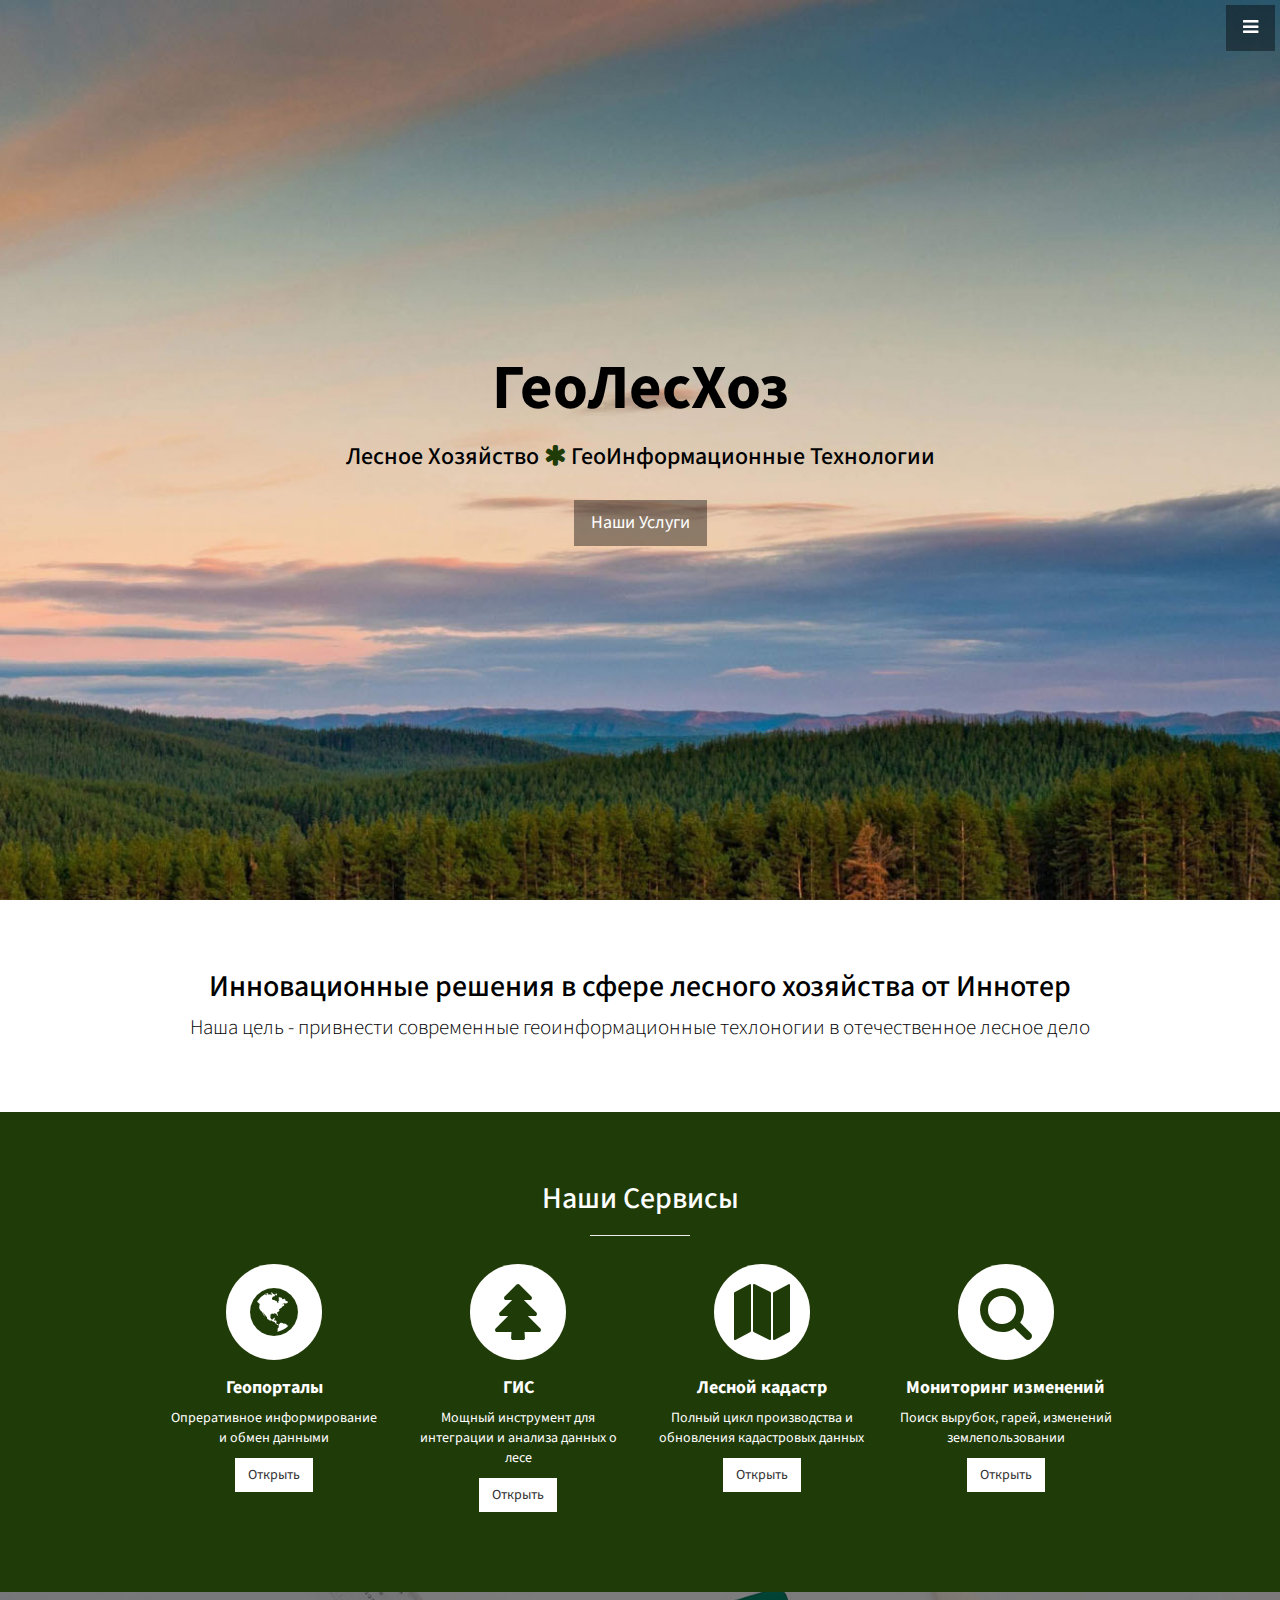
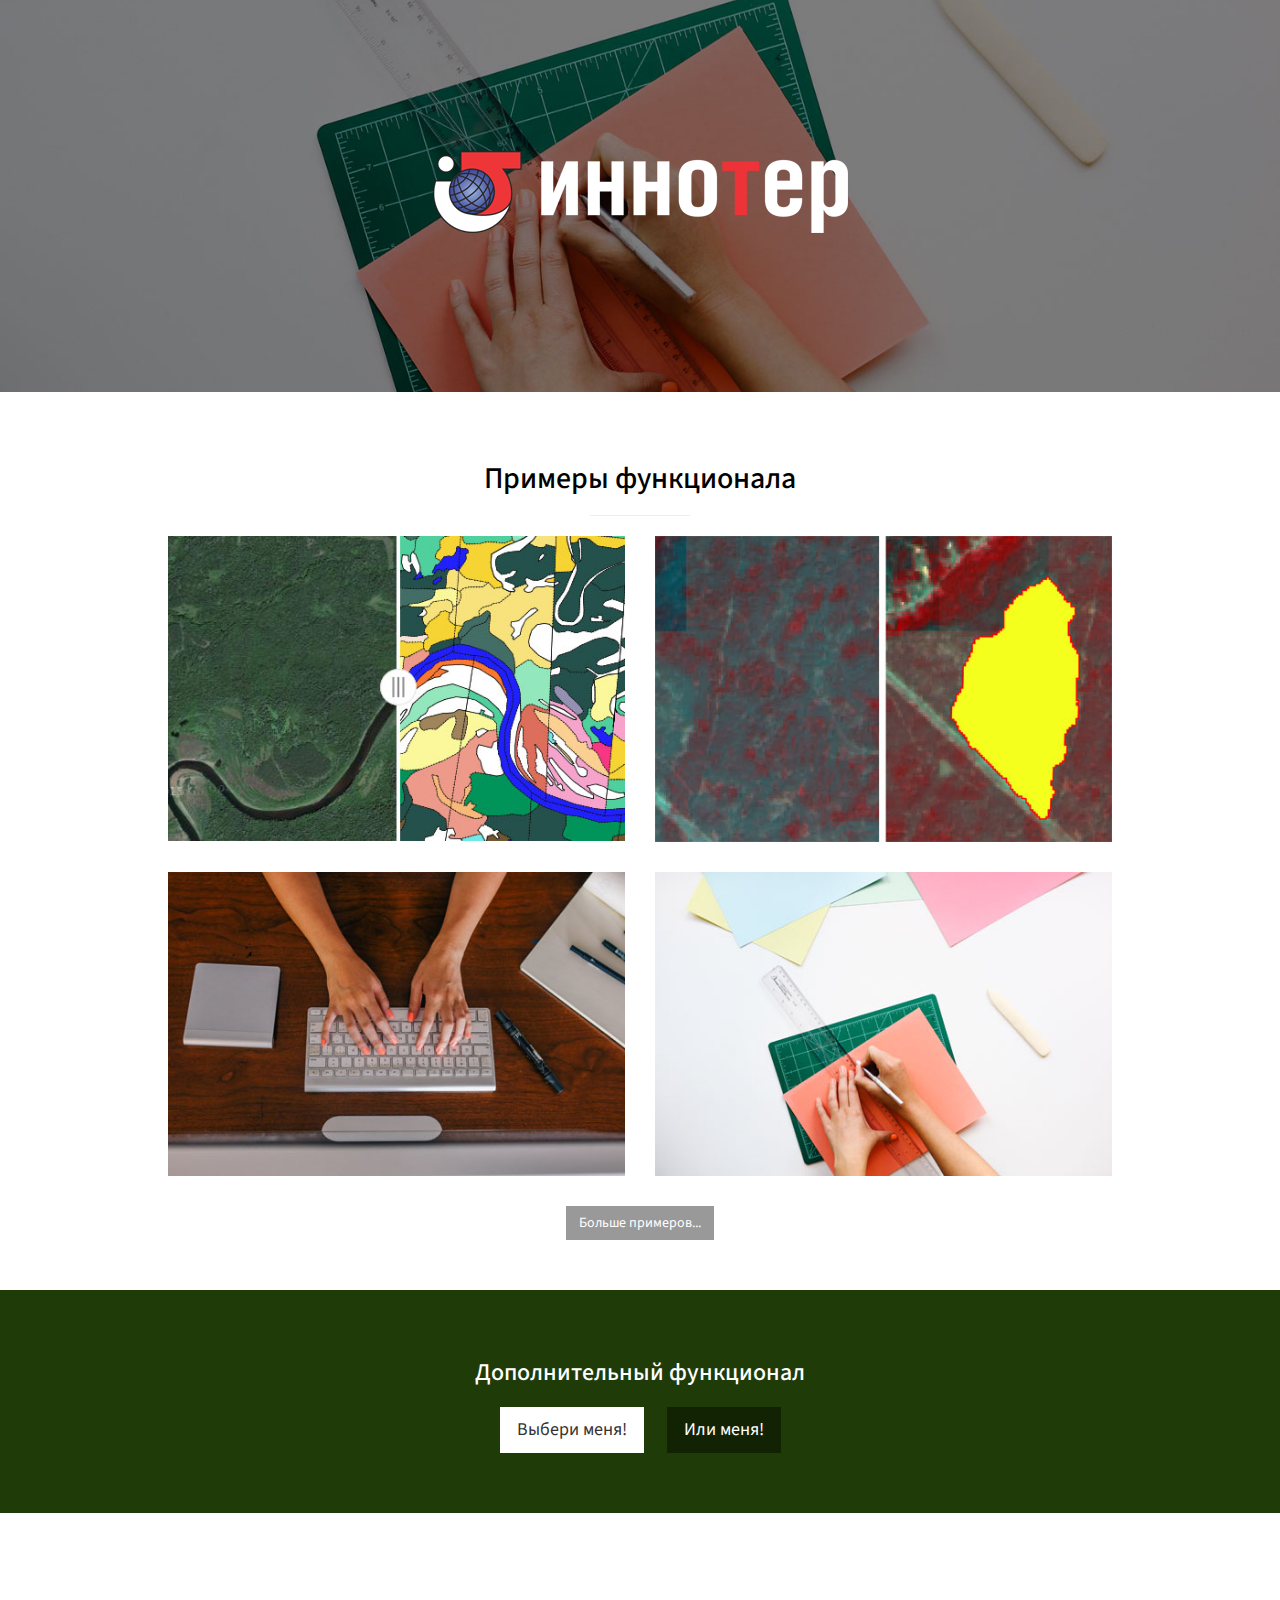
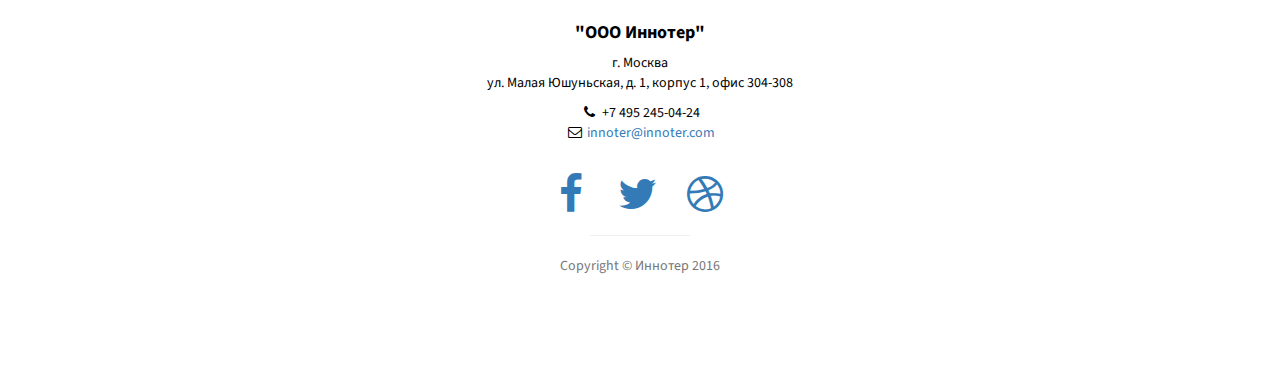
==== index.html @ f18124da "на главную добавлен Change Detection" ====
<!DOCTYPE html>
<html lang="en">

<head>

    <meta charset="utf-8">
    <meta http-equiv="X-UA-Compatible" content="IE=edge">
    <meta name="viewport" content="width=device-width, initial-scale=1">
    <meta name="description" content="">
    <meta name="author" content="">

    <title>ГеоЛесХоз</title>

    <!-- Bootstrap Core CSS -->
    <link href="css/bootstrap.min.css" rel="stylesheet">

    <!-- Custom CSS -->
    <link href="css/stylish-portfolio.css" rel="stylesheet">
    <link href="css/style.css" rel="stylesheet">

    <!-- Custom Fonts -->
    <link rel="stylesheet" href="https://maxcdn.bootstrapcdn.com/font-awesome/4.5.0/css/font-awesome.min.css">
    <link href="http://fonts.googleapis.com/css?family=Source+Sans+Pro:300,400,700,300italic,400italic,700italic" rel="stylesheet" type="text/css">

    <!-- HTML5 Shim and Respond.js IE8 support of HTML5 elements and media queries -->
    <!-- WARNING: Respond.js doesn't work if you view the page via file:// -->
    <!--[if lt IE 9]>
        <script src="https://oss.maxcdn.com/libs/html5shiv/3.7.0/html5shiv.js"></script>
        <script src="https://oss.maxcdn.com/libs/respond.js/1.4.2/respond.min.js"></script>
    <![endif]-->

</head>

<body>

    <!-- Navigation -->
    <a id="menu-toggle" href="#" class="btn btn-dark btn-lg toggle"><i class="fa fa-bars"></i></a>
    <nav id="sidebar-wrapper">
        <ul class="sidebar-nav">
            <a id="menu-close" href="#" class="btn btn-light btn-lg pull-right toggle"><i class="fa fa-times"></i></a>
            <li class="sidebar-brand">
                <a href="#top"  onclick = $("#menu-close").click(); >Start Bootstrap</a>
            </li>
            <li>
                <a href="#top" onclick = $("#menu-close").click(); >Home</a>
            </li>
            <li>
                <a href="#about" onclick = $("#menu-close").click(); >About</a>
            </li>
            <li>
                <a href="#services" onclick = $("#menu-close").click(); >Services</a>
            </li>
            <li>
                <a href="#portfolio" onclick = $("#menu-close").click(); >Portfolio</a>
            </li>
            <li>
                <a href="#contact" onclick = $("#menu-close").click(); >Contact</a>
            </li>
        </ul>
    </nav>

    <!-- Header -->
    <header id="top" class="header">
        <div class="text-vertical-center">
            <h1>ГеоЛесХоз</h1>
            <h3>Лесное Хозяйство <i class="fa fa-asterisk fa-spin text-primary"></i> ГеоИнформационные Технологии</h3>
            <br>
            <a href="#about" class="btn btn-dark btn-lg">Наши Услуги</a>
        </div>
    </header>

    <!-- About -->
    <section id="about" class="about">
        <div class="container">
            <div class="row">
                <div class="col-lg-12 text-center">
                    <h2>Инновационные решения в сфере лесного хозяйства от Иннотер</h2>
                    <p class="lead">Наша цель - привнести современные геоинформационные техлоногии в отечественное лесное дело</p>
                </div>
            </div>
            <!-- /.row -->
        </div>
        <!-- /.container -->
    </section>

    <!-- Services -->
    <!-- The circle icons use Font Awesome's stacked icon classes. For more information, visit http://fontawesome.io/examples/ -->
    <section id="services" class="services bg-primary">
        <div class="container">
            <div class="row text-center">
                <div class="col-lg-10 col-lg-offset-1">
                    <h2>Наши Сервисы</h2>
                    <hr class="small">
                    <div class="row">
                        <div class="col-md-3 col-sm-6">
                            <div class="service-item">
                                <span class="fa-stack fa-4x">
                                <i class="fa fa-circle fa-stack-2x"></i>
                                <i class="fa fa-globe fa-stack-1x text-primary"></i>
                            </span>
                                <h4>
                                    <strong>Геопорталы</strong>
                                </h4>
                                <p>Опреративное информирование и обмен данными</p>
                                <a href="#portfolio" class="btn btn-light">Открыть</a>
                            </div>
                        </div>
                        <div class="col-md-3 col-sm-6">
                            <div class="service-item">
                                <span class="fa-stack fa-4x">
                                <i class="fa fa-circle fa-stack-2x"></i>
                                <i class="fa fa-tree fa-stack-1x text-primary"></i>
                            </span>
                                <h4>
                                    <strong>ГИС</strong>
                                </h4>
                                <p>Мощный инструмент для интеграции и анализа данных о лесе</p>
                                <a href="#" class="btn btn-light">Открыть</a>
                            </div>
                        </div>
                        <div class="col-md-3 col-sm-6">
                            <div class="service-item">
                                <span class="fa-stack fa-4x">
                                <i class="fa fa-circle fa-stack-2x"></i>
                                <i class="fa fa-map fa-stack-1x text-primary"></i>
                            </span>
                                <h4>
                                    <strong>Лесной кадастр</strong>
                                </h4>
                                <p>Полный цикл производства и обновления кадастровых данных</p>
                                <a href="#" class="btn btn-light">Открыть</a>
                            </div>
                        </div>
                        <div class="col-md-3 col-sm-6">
                            <div class="service-item">
                                <span class="fa-stack fa-4x">
                                <i class="fa fa-circle fa-stack-2x"></i>
                                <i class="fa fa-search fa-stack-1x text-primary"></i>
                            </span>
                                <h4>
                                    <strong>Мониторинг изменений</strong>
                                </h4>
                                <p>Поиск вырубок, гарей, изменений землепользовании</p>
                                <a href="#" class="btn btn-light">Открыть</a>
                            </div>
                        </div>
                    </div>
                    <!-- /.row (nested) -->
                </div>
                <!-- /.col-lg-10 -->
            </div>
            <!-- /.row -->
        </div>
        <!-- /.container -->
    </section>

    <!-- Callout -->
    <aside class="callout">
        <div class="text-vertical-center">
            <h1><img src="img/Иннотер_белый_small.png"></h1>
        </div>
    </aside>

    <!-- Portfolio -->
    <section id="portfolio" class="portfolio">
        <div class="container">
            <div class="row">
                <div class="col-lg-10 col-lg-offset-1 text-center">
                    <h2>Примеры функционала</h2>
                    <hr class="small">
                    <div class="row">
                        <div class="col-md-6">
                            <div class="portfolio-item">
                                <a href="GeoForest/slider.html">
                                    <img class="img-portfolio img-responsive" src="img/portfolio-1.jpg">
                                </a>
                            </div>
                        </div>
                        <div class="col-md-6">
                            <div class="portfolio-item">
                                <a href="GeoForest/syncedMaps.html">
                                    <img class="img-portfolio img-responsive" src="img/portfolio-2.jpg">
                                </a>
                            </div>
                        </div>
                        <div class="col-md-6">
                            <div class="portfolio-item">
                                <a href="#">
                                    <img class="img-portfolio img-responsive" src="img/portfolio-3.jpg">
                                </a>
                            </div>
                        </div>
                        <div class="col-md-6">
                            <div class="portfolio-item">
                                <a href="#">
                                    <img class="img-portfolio img-responsive" src="img/portfolio-4.jpg">
                                </a>
                            </div>
                        </div>
                    </div>
                    <!-- /.row (nested) -->
                    <a href="#" class="btn btn-dark">Больше примеров...</a>
                </div>
                <!-- /.col-lg-10 -->
            </div>
            <!-- /.row -->
        </div>
        <!-- /.container -->
    </section>

    <!-- Call to Action -->
    <aside class="call-to-action bg-primary">
        <div class="container">
            <div class="row">
                <div class="col-lg-12 text-center">
                    <h3>Дополнительный функционал</h3>
                    <a href="#" class="btn btn-lg btn-light">Выбери меня!</a>
                    <a href="#" class="btn btn-lg btn-dark">Или меня!</a>
                </div>
            </div>
        </div>
    </aside>

    <!-- Map -->
    <!--
    <section id="contact" class="map">
        <iframe width="100%" height="100%" frameborder="0" scrolling="no" marginheight="0" marginwidth="0" src="https://maps.google.com/maps?f=q&amp;source=s_q&amp;hl=en&amp;geocode=&amp;q=Twitter,+Inc.,+Market+Street,+San+Francisco,+CA&amp;aq=0&amp;oq=twitter&amp;sll=28.659344,-81.187888&amp;sspn=0.128789,0.264187&amp;ie=UTF8&amp;hq=Twitter,+Inc.,+Market+Street,+San+Francisco,+CA&amp;t=m&amp;z=15&amp;iwloc=A&amp;output=embed"></iframe>
        <br />
        <small>
            <a href="https://maps.google.com/maps?f=q&amp;source=embed&amp;hl=en&amp;geocode=&amp;q=Twitter,+Inc.,+Market+Street,+San+Francisco,+CA&amp;aq=0&amp;oq=twitter&amp;sll=28.659344,-81.187888&amp;sspn=0.128789,0.264187&amp;ie=UTF8&amp;hq=Twitter,+Inc.,+Market+Street,+San+Francisco,+CA&amp;t=m&amp;z=15&amp;iwloc=A"></a>
        </small>
        </iframe>
    </section>
    -->

    <!-- Footer -->
    <footer>
        <div class="container">
            <div class="row">
                <div class="col-lg-10 col-lg-offset-1 text-center">
                    <h4><strong>"ООО Иннотер"</strong>
                    </h4>
                    <p>г. Москва<br>ул. Малая Юшуньская, д. 1, корпус 1, офис 304-308</p>
                    <ul class="list-unstyled">
                        <li><i class="fa fa-phone fa-fw"></i> +7 495 245-04-24</li>
                        <li><i class="fa fa-envelope-o fa-fw"></i>  <a href="mailto:name@example.com">innoter@innoter.com</a>
                        </li>
                    </ul>
                    <br>
                    <ul class="list-inline">
                        <li>
                            <a href="#"><i class="fa fa-facebook fa-fw fa-3x"></i></a>
                        </li>
                        <li>
                            <a href="#"><i class="fa fa-twitter fa-fw fa-3x"></i></a>
                        </li>
                        <li>
                            <a href="#"><i class="fa fa-dribbble fa-fw fa-3x"></i></a>
                        </li>
                    </ul>
                    <hr class="small">
                    <p class="text-muted">Copyright &copy; Иннотер 2016</p>
                </div>
            </div>
        </div>
    </footer>

    <!-- jQuery -->
    <script src="js/jquery.js"></script>

    <!-- Bootstrap Core JavaScript -->
    <script src="js/bootstrap.min.js"></script>

    <!-- Custom Theme JavaScript -->
    <script>
    // Closes the sidebar menu
    $("#menu-close").click(function(e) {
        e.preventDefault();
        $("#sidebar-wrapper").toggleClass("active");
    });

    // Opens the sidebar menu
    $("#menu-toggle").click(function(e) {
        e.preventDefault();
        $("#sidebar-wrapper").toggleClass("active");
    });

    // Scrolls to the selected menu item on the page
    $(function() {
        $('a[href*=#]:not([href=#])').click(function() {
            if (location.pathname.replace(/^\//, '') == this.pathname.replace(/^\//, '') || location.hostname == this.hostname) {

                var target = $(this.hash);
                target = target.length ? target : $('[name=' + this.hash.slice(1) + ']');
                if (target.length) {
                    $('html,body').animate({
                        scrollTop: target.offset().top
                    }, 1000);
                    return false;
                }
            }
        });
    });
    </script>

</body>

</html>
---- css/stylish-portfolio.css ----
/*!
 * Start Bootstrap - Stylish Portfolio Bootstrap Theme (http://startbootstrap.com)
 * Code licensed under the Apache License v2.0.
 * For details, see http://www.apache.org/licenses/LICENSE-2.0.
 */

/* Global Styles */

html,
body {
    width: 100%;
    height: 100%;
    color: black;
}

body {
    font-family: "Source Sans Pro","Helvetica Neue",Helvetica,Arial,sans-serif;
}

.text-vertical-center {
    display: table-cell;
    text-align: center;
    vertical-align: middle;
}

.text-vertical-center h1 {
    margin: 0;
    padding: 0;
    font-size: 4.5em;
    font-weight: 700;
}

/* Custom Button Styles */

.btn-dark {
    border-radius: 0;
    color: #fff;
    background-color: rgba(0,0,0,0.4);
}

.btn-dark:hover,
.btn-dark:focus,
.btn-dark:active {
    color: #fff;
    background-color: rgba(0,0,0,0.7);
}

.btn-light {
    border-radius: 0;
    color: #333;
    background-color: rgb(255,255,255);
}

.btn-light:hover,
.btn-light:focus,
.btn-light:active {
    color: #333;
    background-color: rgba(255,255,255,0.8);
}

/* Custom Horizontal Rule */

hr.small {
    max-width: 100px;
}

/* Side Menu */

#sidebar-wrapper {
    z-index: 1000;
    position: fixed;
    right: 0;
    width: 250px;
    height: 100%;
    margin-right: -250px;
    overflow-y: auto;
    background: #222;
    -webkit-transition: all 0.4s ease 0s;
    -moz-transition: all 0.4s ease 0s;
    -ms-transition: all 0.4s ease 0s;
    -o-transition: all 0.4s ease 0s;
    transition: all 0.4s ease 0s;
}

.sidebar-nav {
    position: absolute;
    top: 0;
    width: 250px;
    margin: 0;
    padding: 0;
    list-style: none;
}

.sidebar-nav li {
    text-indent: 20px;
    line-height: 40px;
}

.sidebar-nav li a {
    display: block;
    text-decoration: none;
    color: #999;
}

.sidebar-nav li a:hover {
    text-decoration: none;
    color: #fff;
    background: rgba(255,255,255,0.2);
}

.sidebar-nav li a:active,
.sidebar-nav li a:focus {
    text-decoration: none;
}

.sidebar-nav > .sidebar-brand {
    height: 55px;
    font-size: 18px;
    line-height: 55px;
}

.sidebar-nav > .sidebar-brand a {
    color: #999;
}

.sidebar-nav > .sidebar-brand a:hover {
    color: #fff;
    background: none;
}

#menu-toggle {
    z-index: 1;
    position: fixed;
    top: 0;
    right: 0;
}

#sidebar-wrapper.active {
    right: 250px;
    width: 250px;
    -webkit-transition: all 0.4s ease 0s;
    -moz-transition: all 0.4s ease 0s;
    -ms-transition: all 0.4s ease 0s;
    -o-transition: all 0.4s ease 0s;
    transition: all 0.4s ease 0s;
}

.toggle {
    margin: 5px 5px 0 0;
}

/* Header */

.header {
    display: table;
    position: relative;
    width: 100%;
    height: 100%;
    background: url(../img/bg.jpg) no-repeat center center scroll;
    -webkit-background-size: cover;
    -moz-background-size: cover;
    background-size: cover;
    -o-background-size: cover;
}

/* About */

.about {
    padding: 50px 0;
}

/* Services */

.services {
    padding: 50px 0;
}

.service-item {
    margin-bottom: 30px;
}

/* Callout */

.callout {
    display: table;
    width: 100%;
    height: 400px;
    color: #fff;
    background: url(../img/callout.jpg) no-repeat center center scroll;
    -webkit-background-size: cover;
    -moz-background-size: cover;
    background-size: cover;
    -o-background-size: cover;
}

/* Portfolio */

.portfolio {
    padding: 50px 0;
}

.portfolio-item {
    margin-bottom: 30px;
}

.img-portfolio {
    margin: 0 auto;
}

.img-portfolio:hover {
    opacity: 0.8;
}

/* Call to Action */

.call-to-action {
    padding: 50px 0;
}

.call-to-action .btn {
    margin: 10px;
}

/* Map */

.map {
    height: 500px;
}

@media(max-width:768px) {
    .map {
        height: 75%;
    }
}

/* Footer */

footer {
    padding: 100px 0;
}
---- css/style.css ----
.bg-primary {
	background-color: #1f3b08
}
.text-primary {
	color: #1f3b08
}
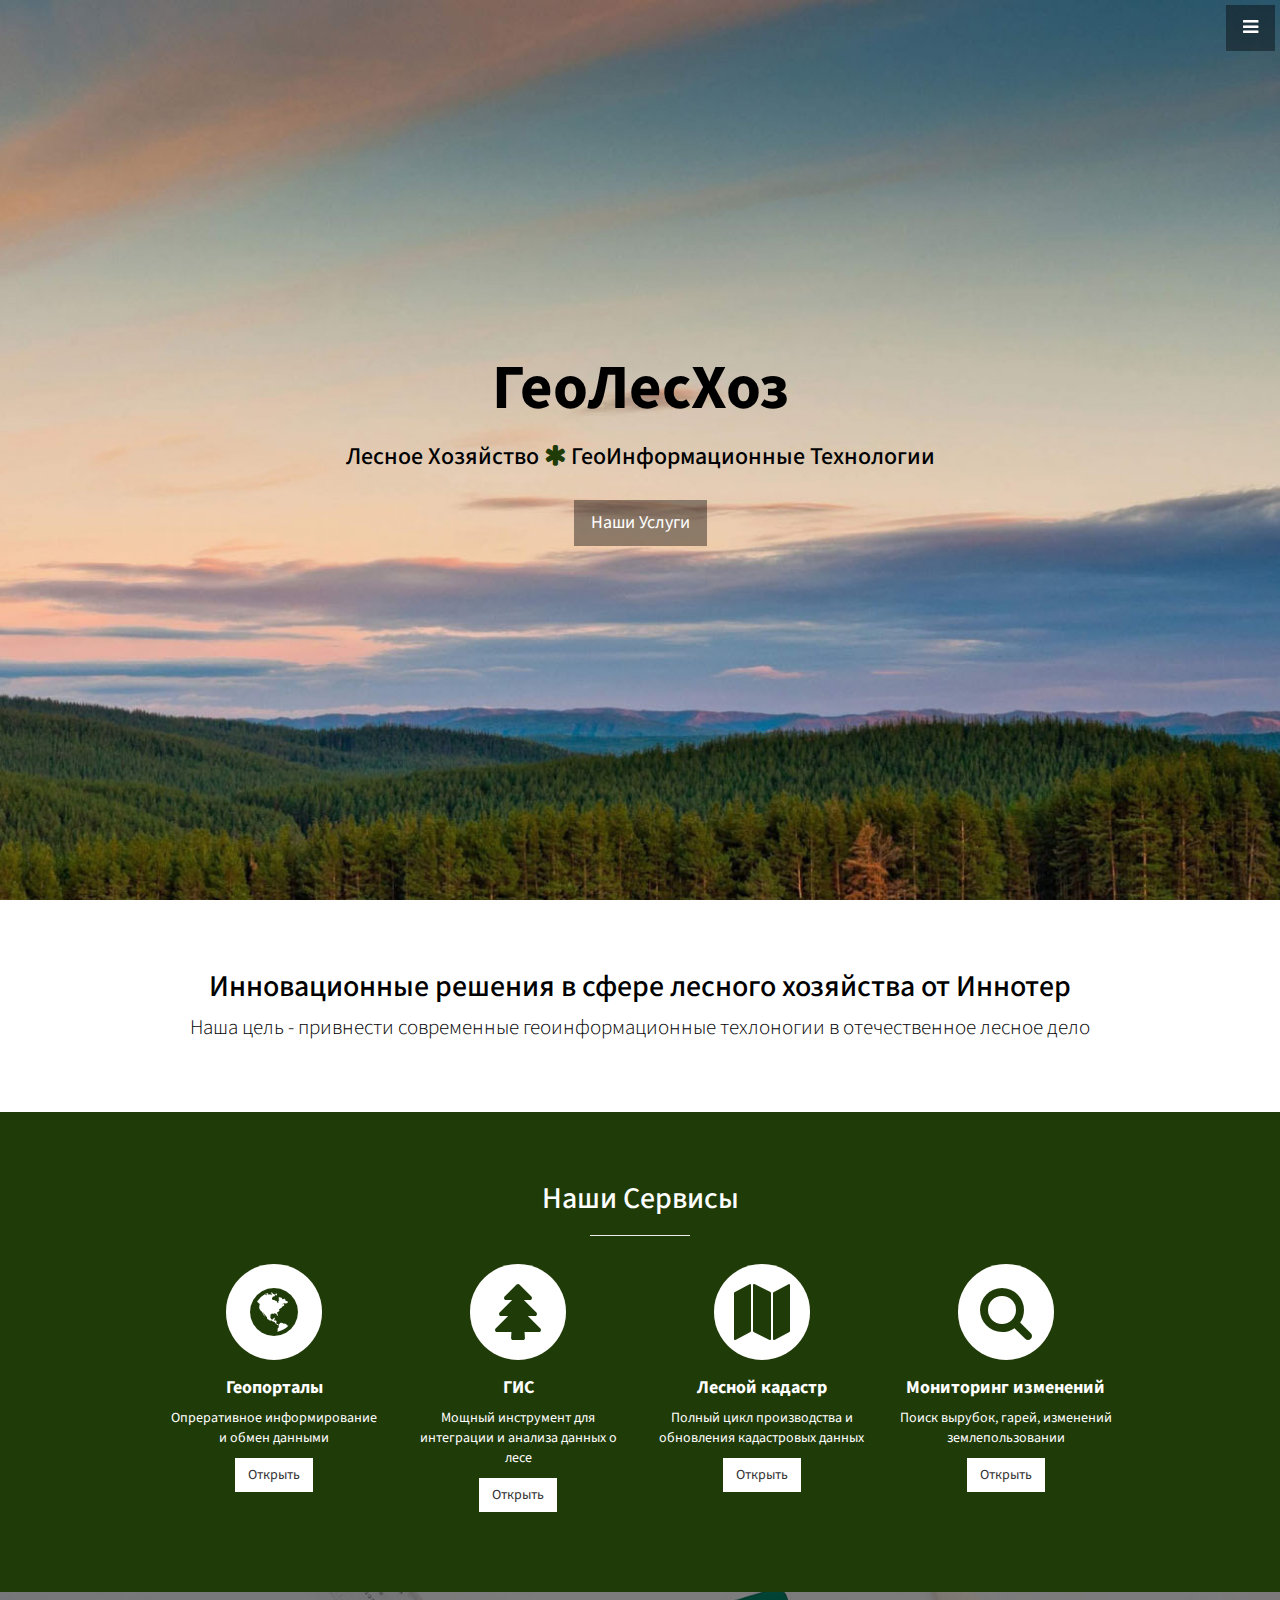
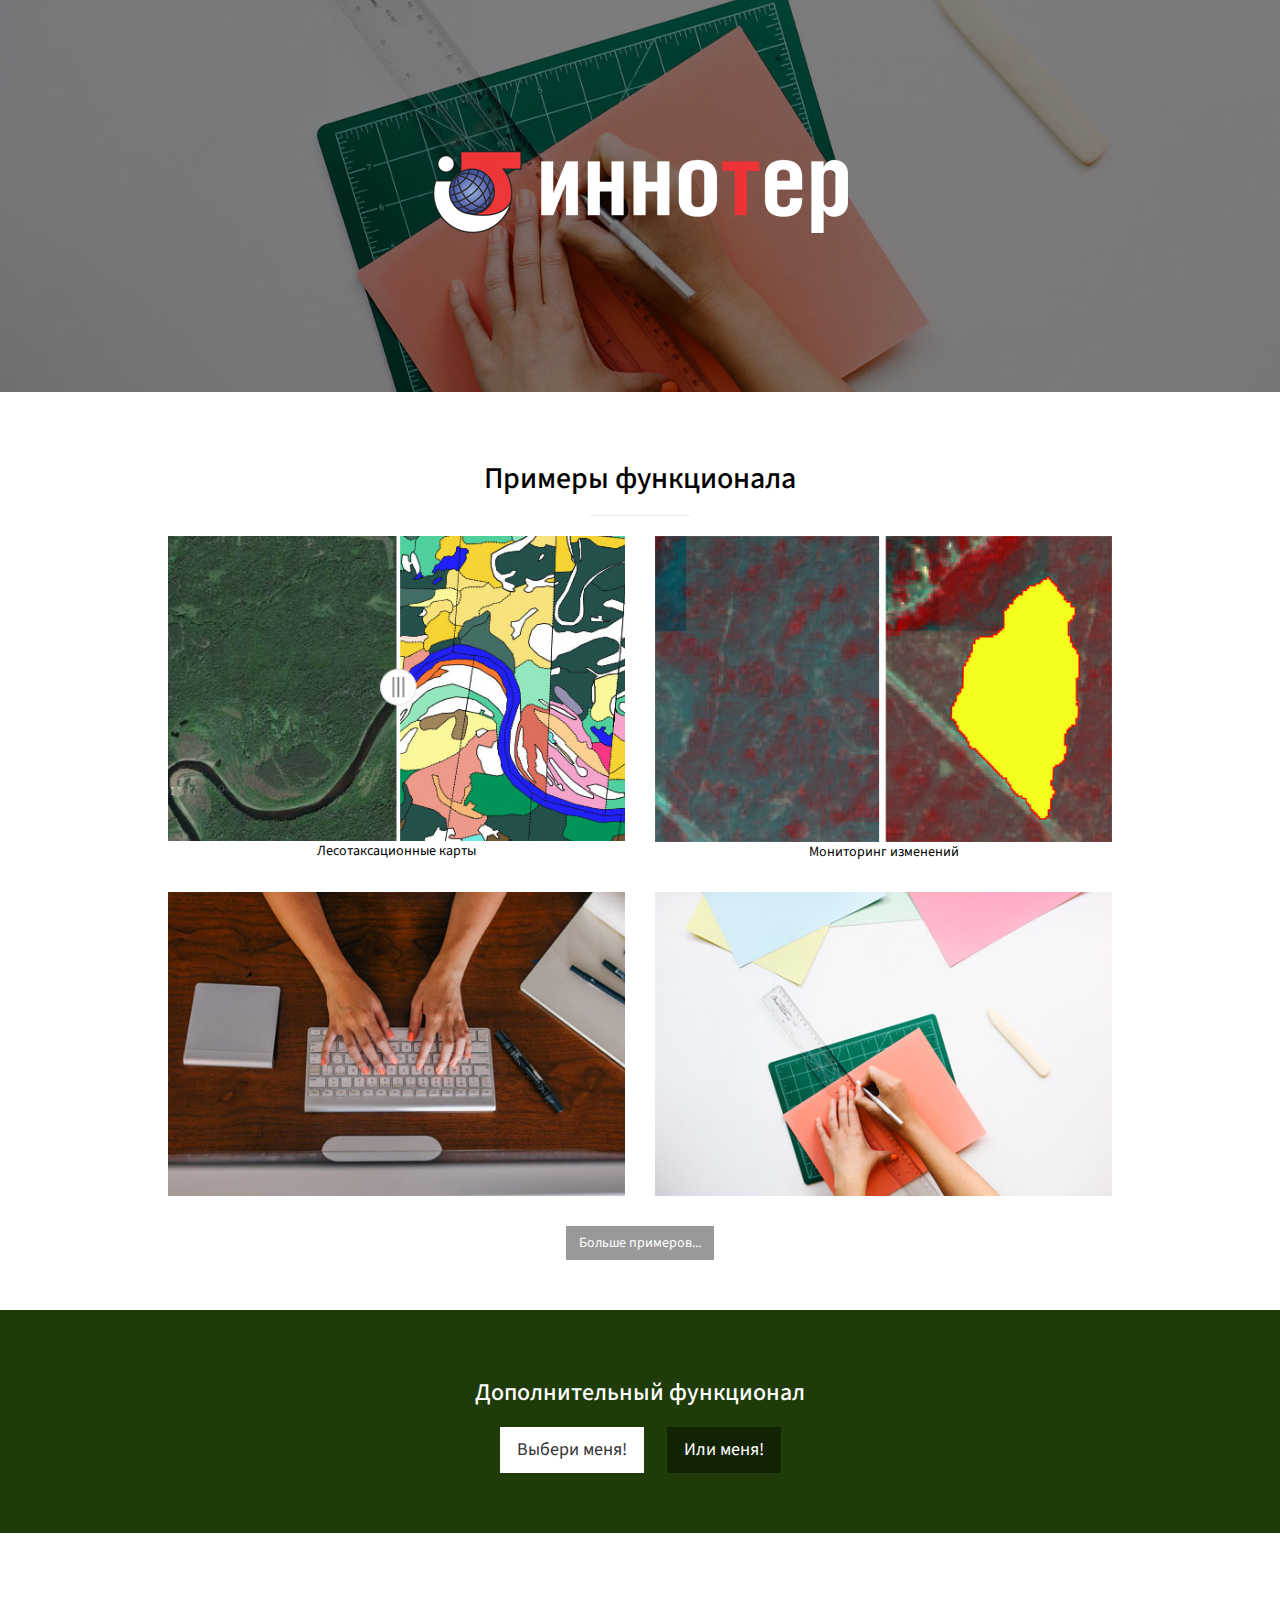
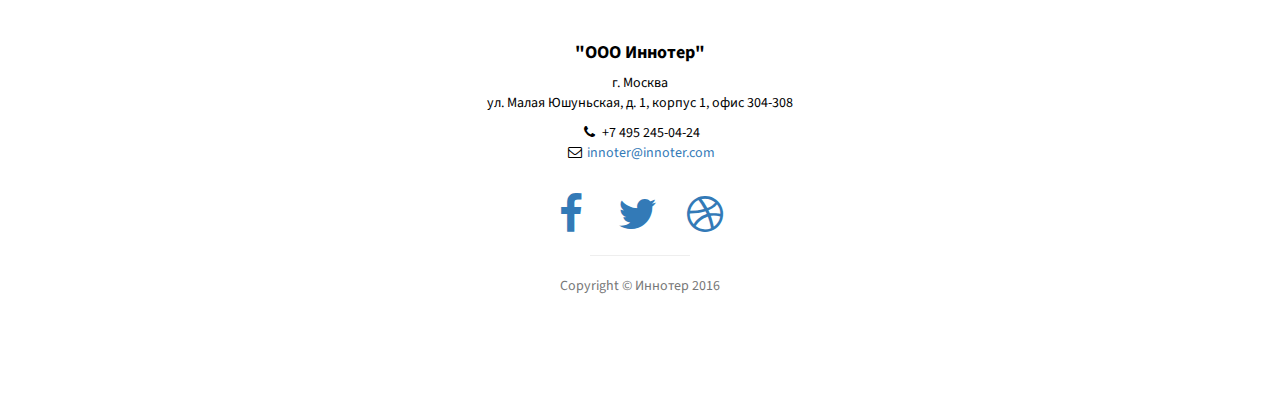
==== commit fb5e17e0: "подписи услуг" ====
--- a/index.html
+++ b/index.html
@@ -174,6 +174,7 @@
                                 <a href="GeoForest/slider.html">
                                     <img class="img-portfolio img-responsive" src="img/portfolio-1.jpg">
                                 </a>
+                                <p>Лесотаксационные карты</p>
                             </div>
                         </div>
                         <div class="col-md-6">
@@ -181,6 +182,7 @@
                                 <a href="GeoForest/syncedMaps.html">
                                     <img class="img-portfolio img-responsive" src="img/portfolio-2.jpg">
                                 </a>
+                                <p>Мониторинг изменений</p>
                             </div>
                         </div>
                         <div class="col-md-6">
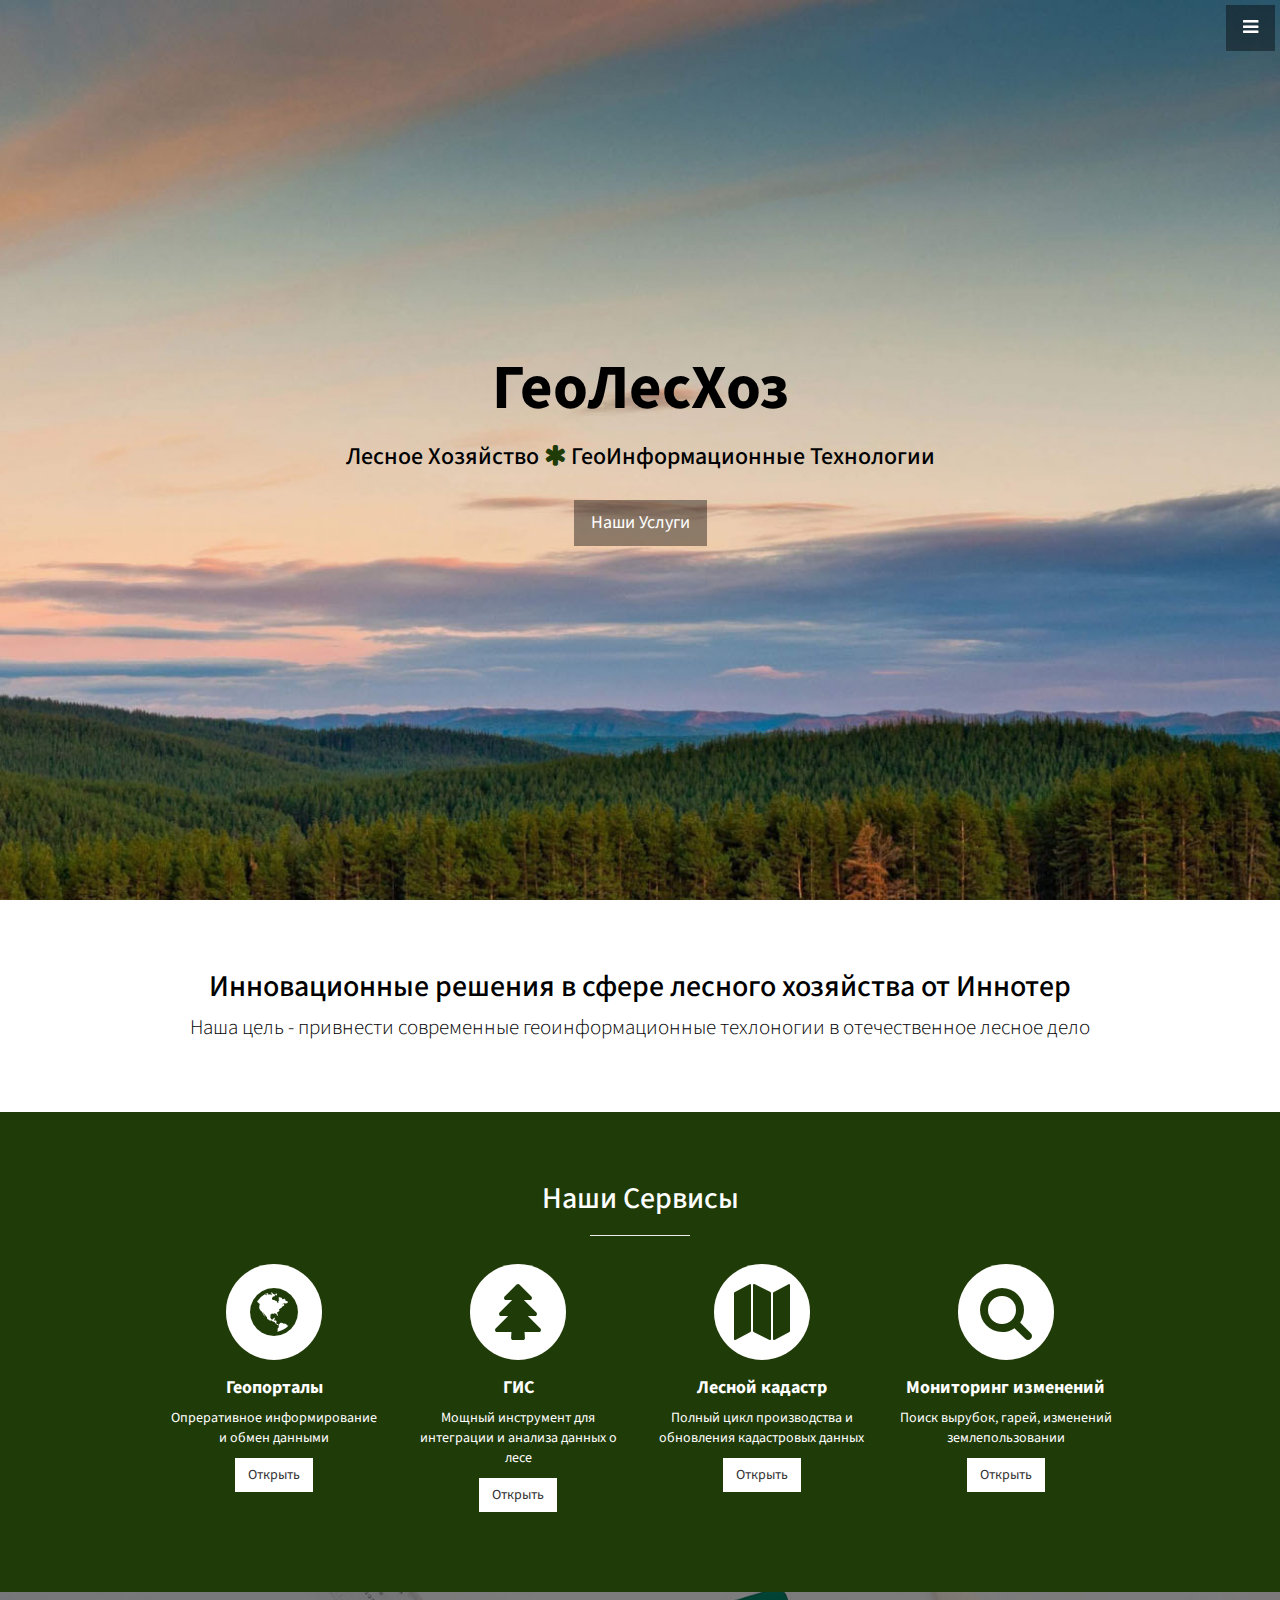
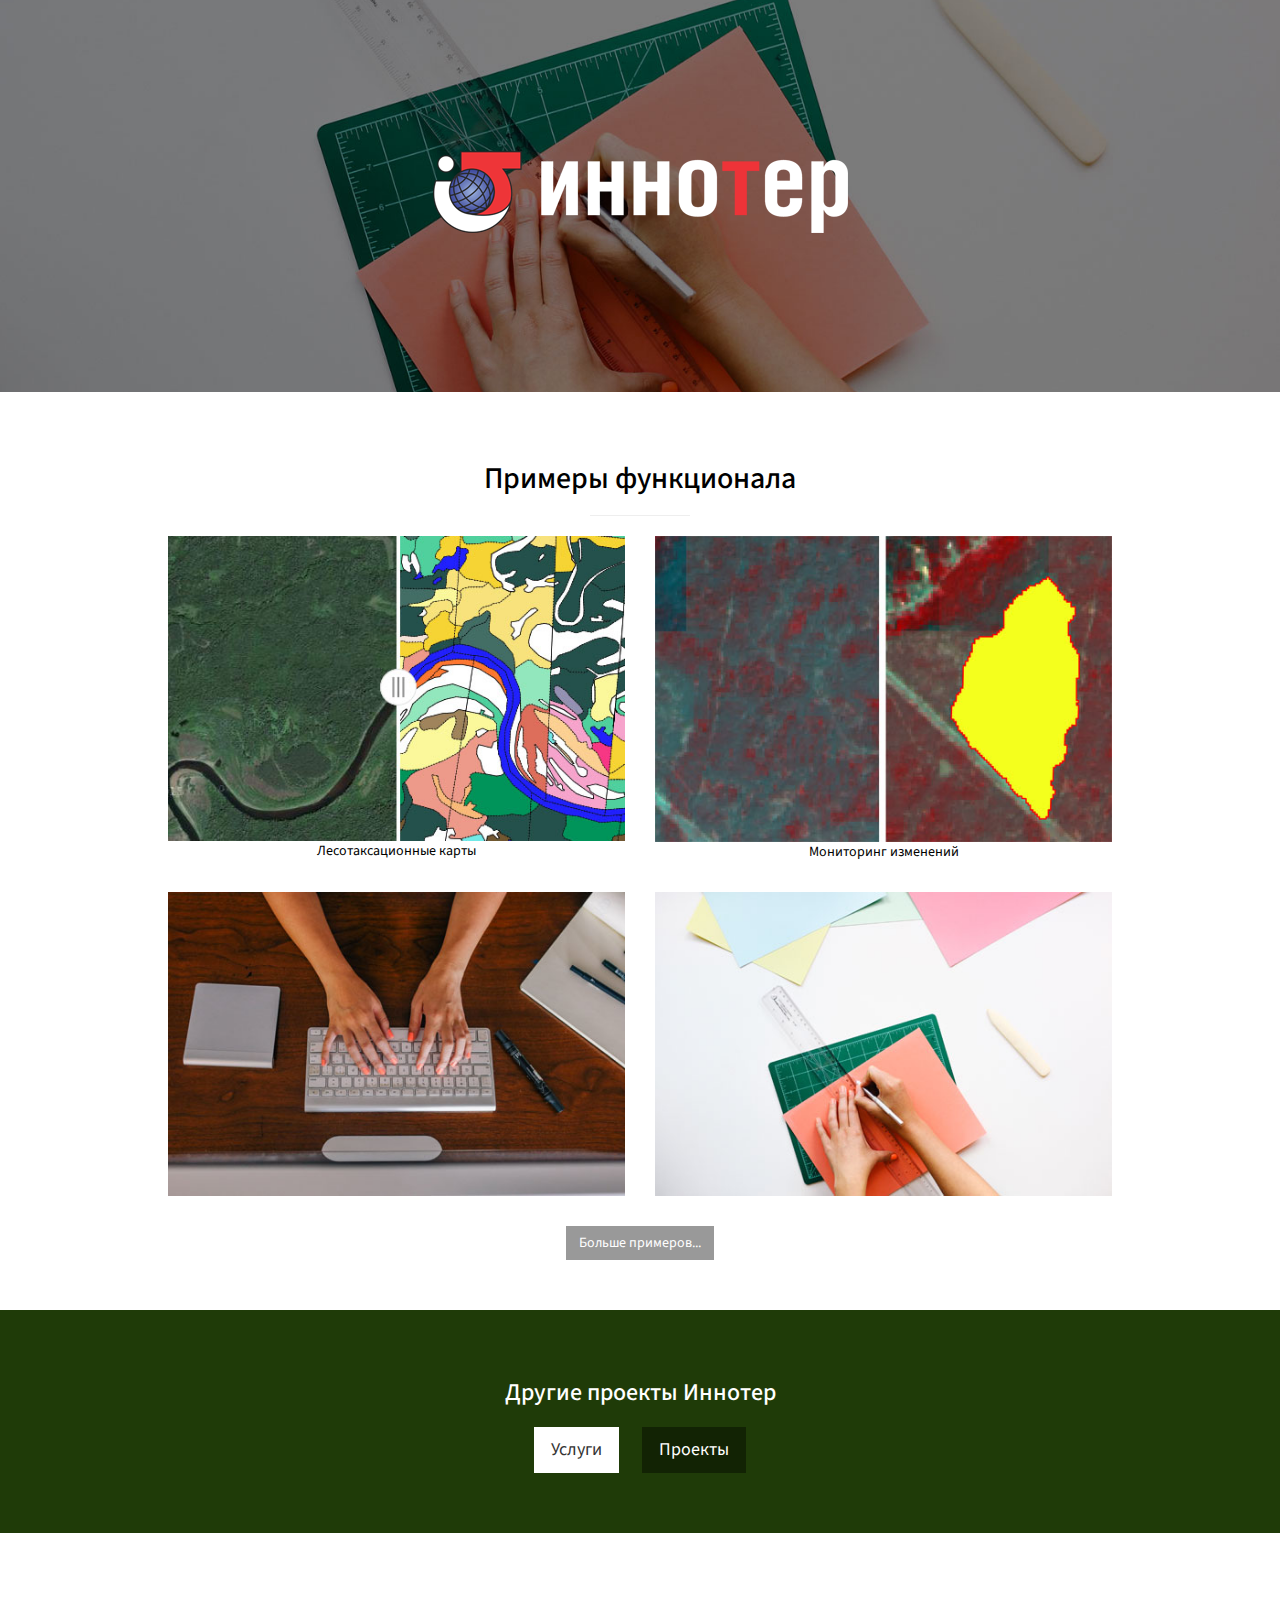
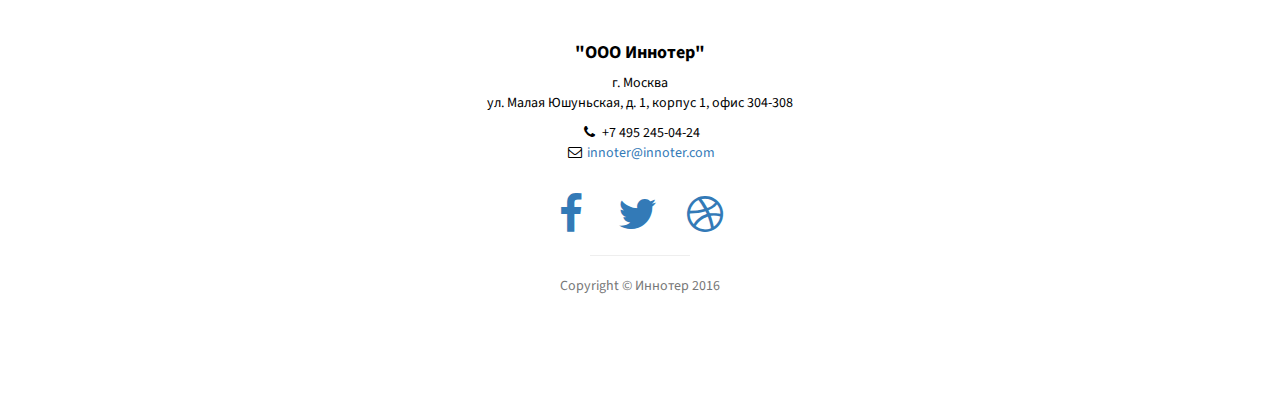
==== commit adc1ef45: "на главную добавлены ссылки на сайт иннотер" ====
--- a/index.html
+++ b/index.html
@@ -215,9 +215,9 @@
         <div class="container">
             <div class="row">
                 <div class="col-lg-12 text-center">
-                    <h3>Дополнительный функционал</h3>
-                    <a href="#" class="btn btn-lg btn-light">Выбери меня!</a>
-                    <a href="#" class="btn btn-lg btn-dark">Или меня!</a>
+                    <h3>Другие проекты Иннотер</h3>
+                    <a href="https://innoter.com/services" class="btn btn-lg btn-light">Услуги</a>
+                    <a href="https://innoter.com/projects" class="btn btn-lg btn-dark">Проекты</a>
                 </div>
             </div>
         </div>
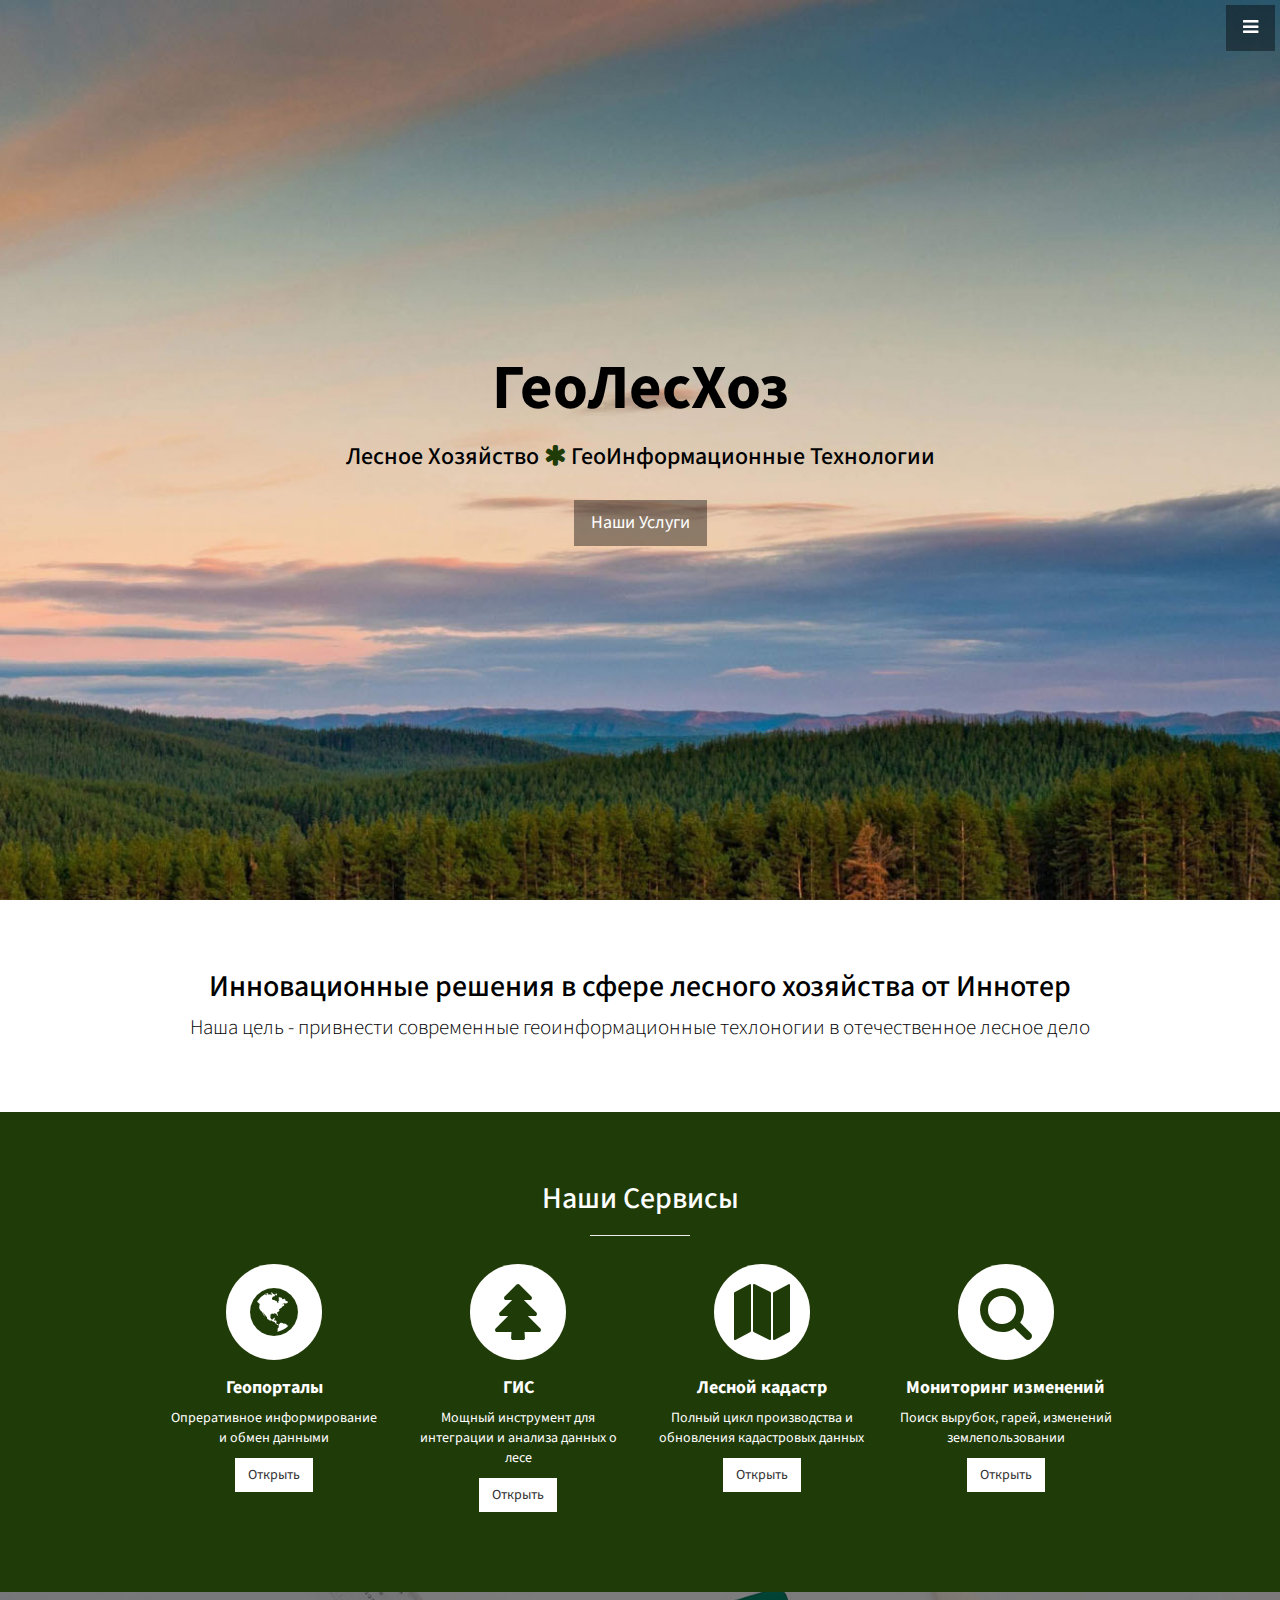
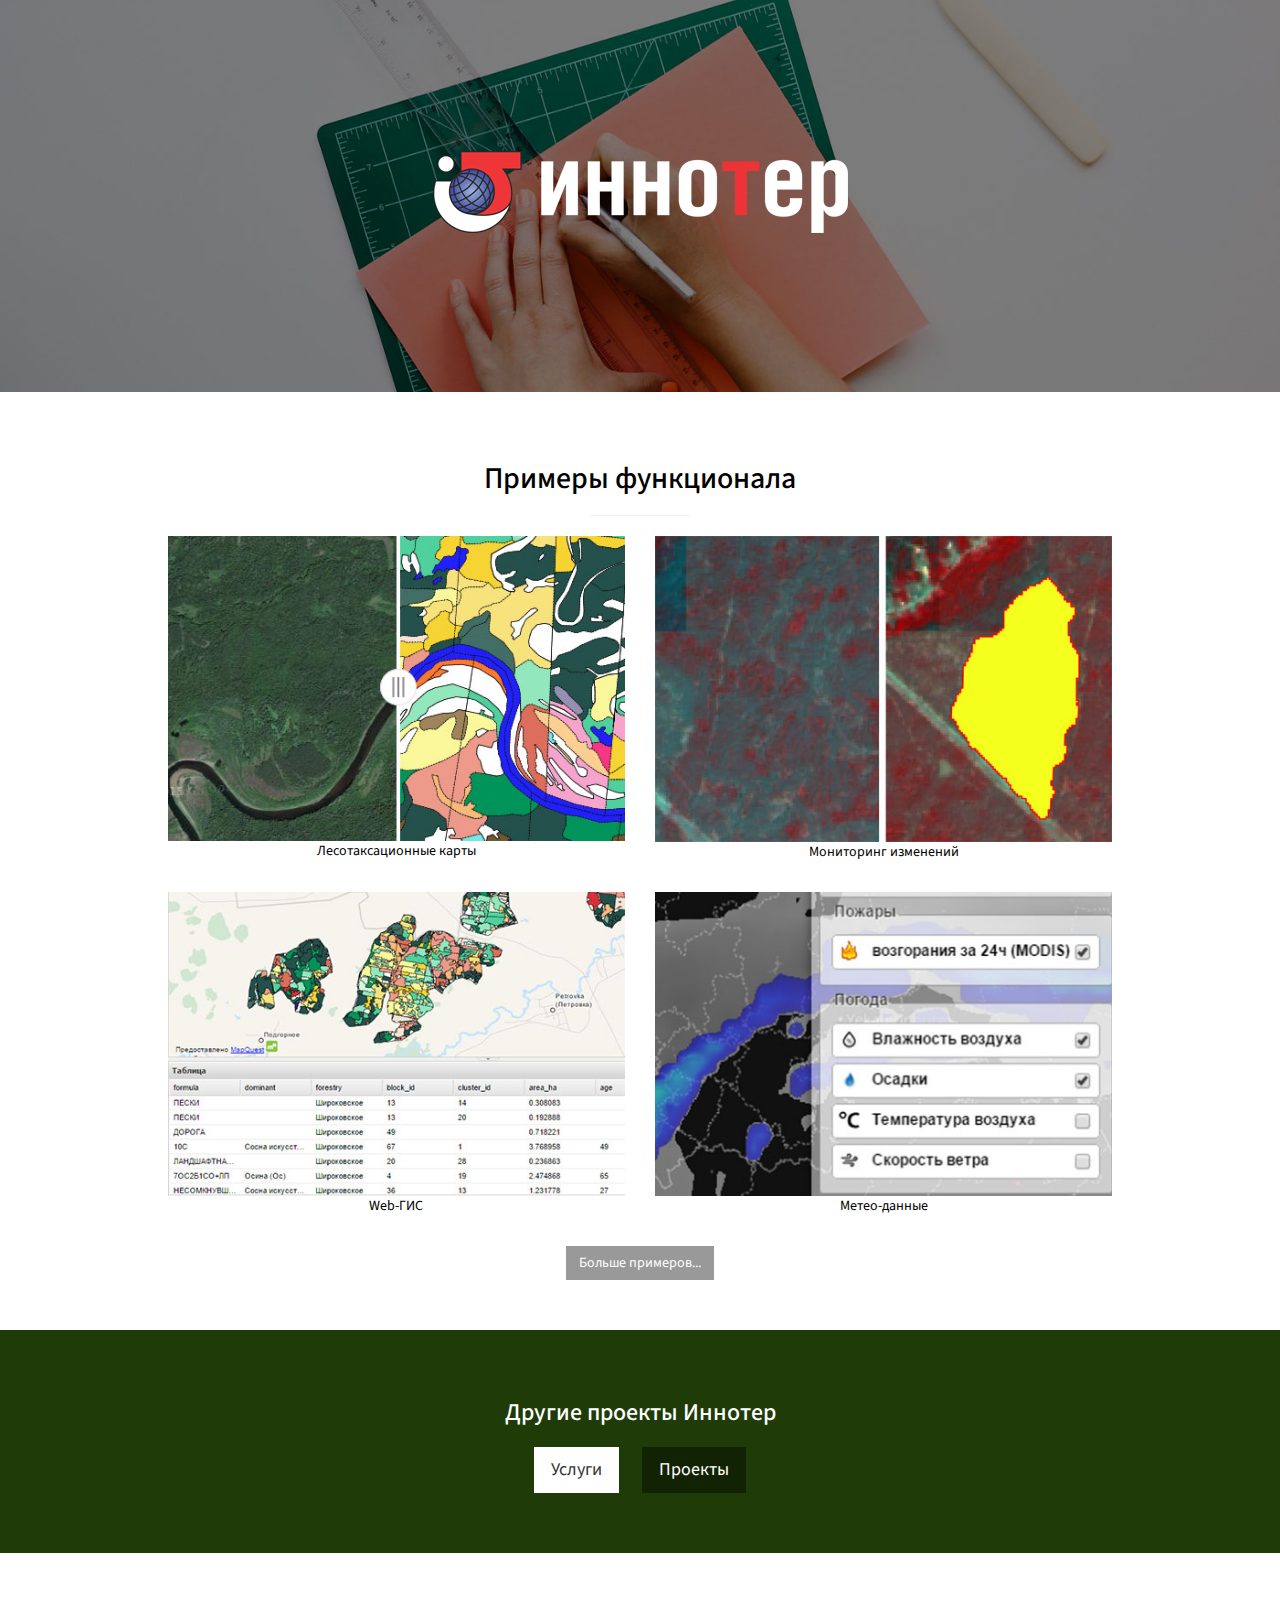
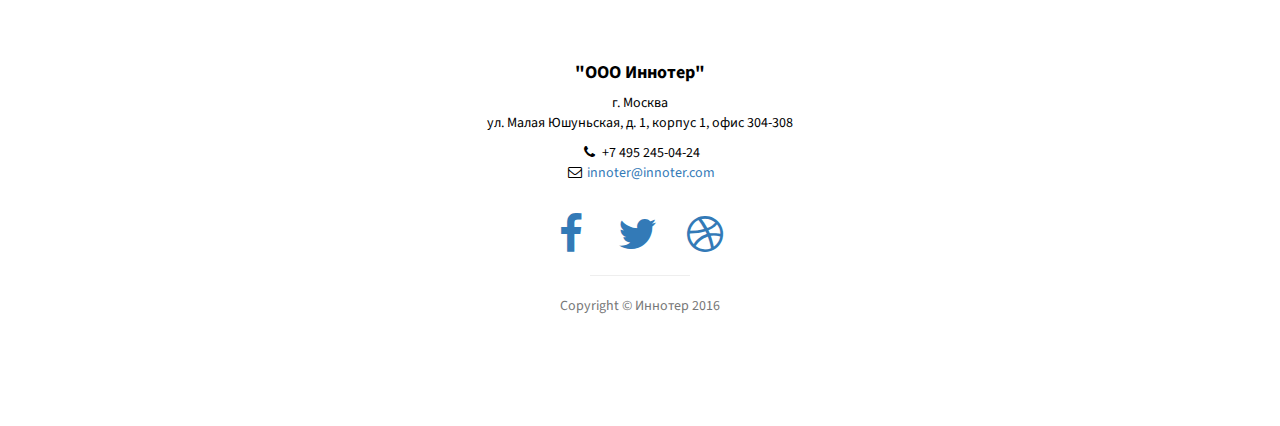
==== commit 6e68037f: "добавлены ссылки и картинки портфолио на главной" ====
--- a/index.html
+++ b/index.html
@@ -187,16 +187,18 @@
                         </div>
                         <div class="col-md-6">
                             <div class="portfolio-item">
-                                <a href="#">
+                                <a href="http://beta.geo.innoter.com/geoexplorer/composer/#maps/1">
                                     <img class="img-portfolio img-responsive" src="img/portfolio-3.jpg">
                                 </a>
+                                <p>Web-ГИС</p>
                             </div>
                         </div>
                         <div class="col-md-6">
                             <div class="portfolio-item">
-                                <a href="#">
+                                <a href="GeoForest/index.html">
                                     <img class="img-portfolio img-responsive" src="img/portfolio-4.jpg">
                                 </a>
+                                <p>Метео-данные</p>
                             </div>
                         </div>
                     </div>
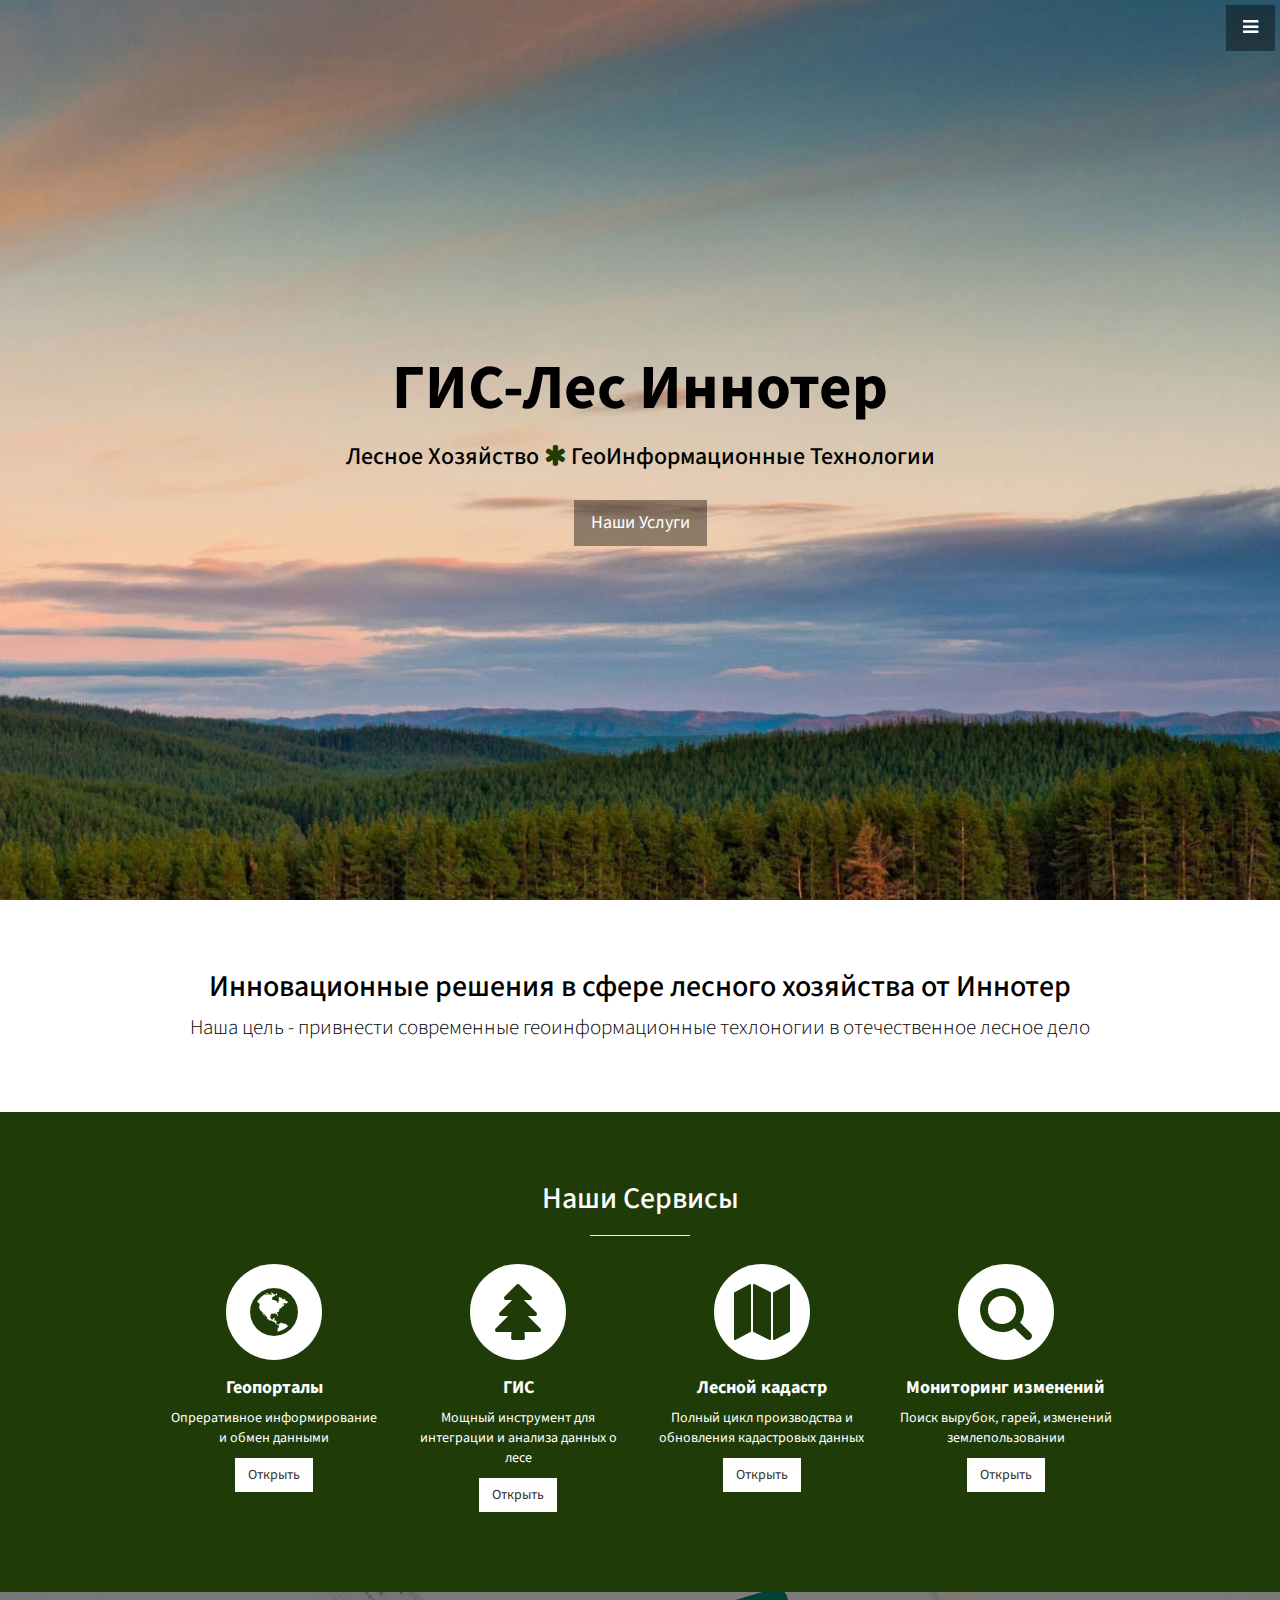
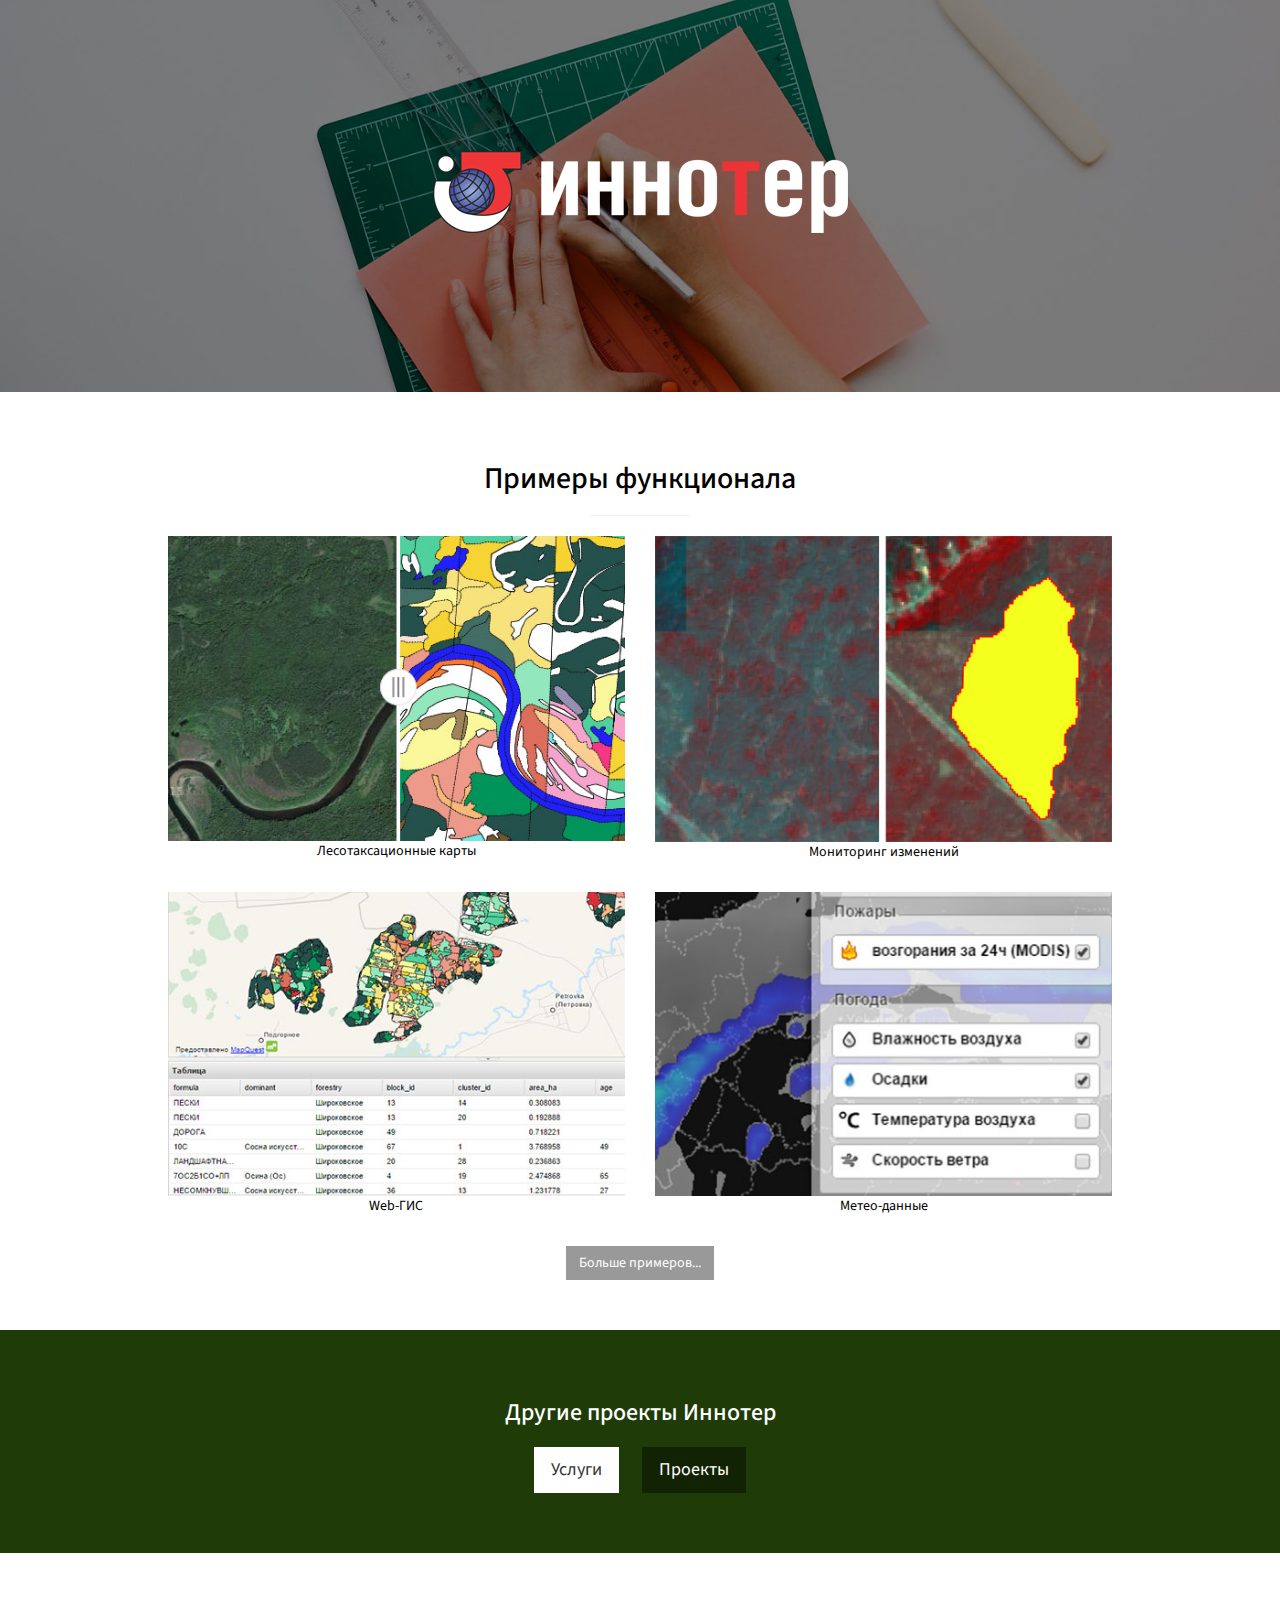
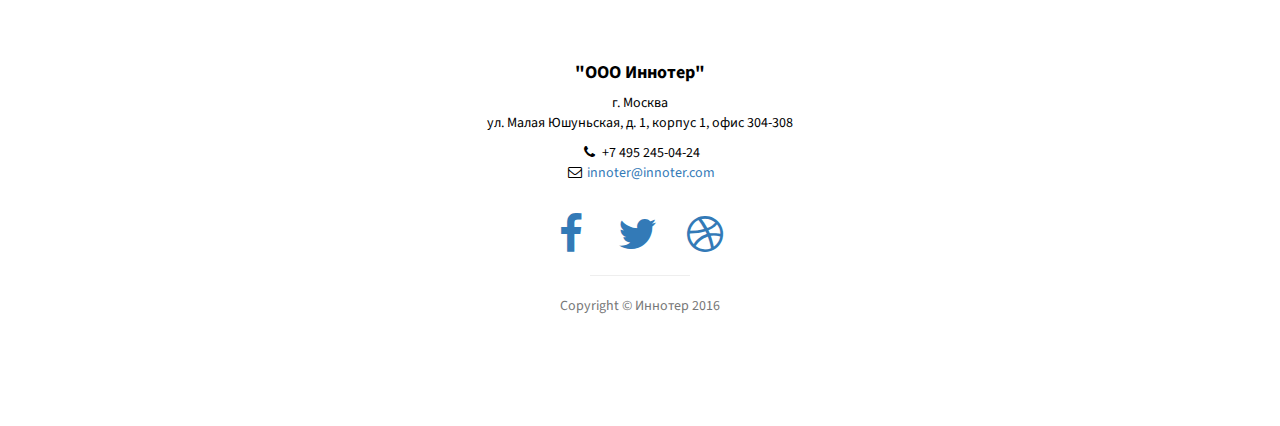
==== commit 66b6e33b: "Update index.html" ====
--- a/index.html
+++ b/index.html
@@ -9,7 +9,7 @@
     <meta name="description" content="">
     <meta name="author" content="">
 
-    <title>ГеоЛесХоз</title>
+    <title>ГИС-Лес Иннотер</title>
 
     <!-- Bootstrap Core CSS -->
     <link href="css/bootstrap.min.css" rel="stylesheet">
@@ -62,7 +62,7 @@
     <!-- Header -->
     <header id="top" class="header">
         <div class="text-vertical-center">
-            <h1>ГеоЛесХоз</h1>
+            <h1>ГИС-Лес Иннотер</h1>
             <h3>Лесное Хозяйство <i class="fa fa-asterisk fa-spin text-primary"></i> ГеоИнформационные Технологии</h3>
             <br>
             <a href="#about" class="btn btn-dark btn-lg">Наши Услуги</a>
@@ -171,7 +171,7 @@
                     <div class="row">
                         <div class="col-md-6">
                             <div class="portfolio-item">
-                                <a href="GeoForest/slider.html">
+                                <a href="http://gisbay.ru/forestry/">
                                     <img class="img-portfolio img-responsive" src="img/portfolio-1.jpg">
                                 </a>
                                 <p>Лесотаксационные карты</p>
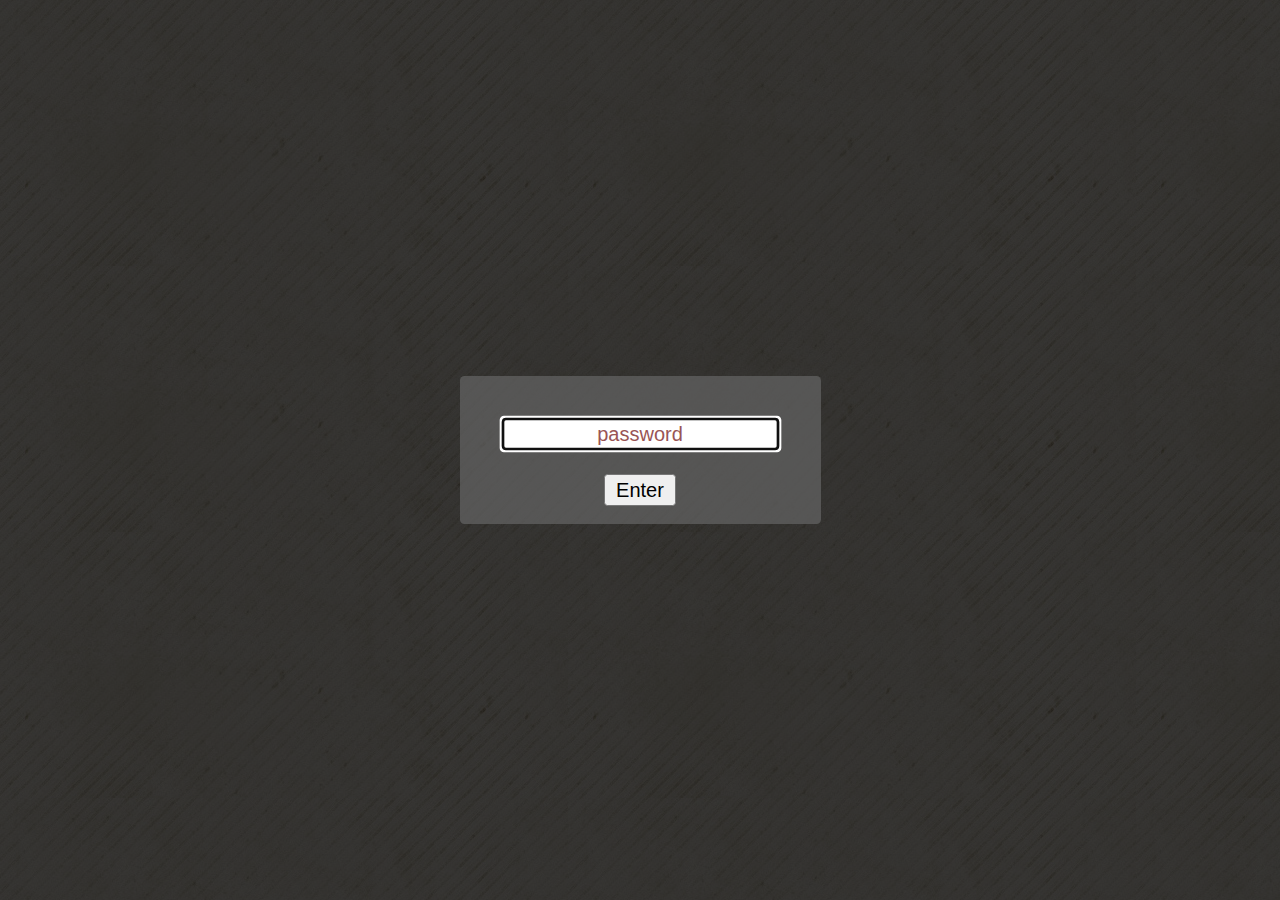
==== commit bd07f2a1: "pw protected page" ====
--- a/index.html
+++ b/index.html
@@ -1,312 +1,134 @@
+
 <!DOCTYPE html>
-<html lang="en">
+<html xmlns="http://www.w3.org/1999/xhtml">
+<head>
+<title></title>
 
-<head>
-
-    <meta charset="utf-8">
-    <meta http-equiv="X-UA-Compatible" content="IE=edge">
-    <meta name="viewport" content="width=device-width, initial-scale=1">
-    <meta name="description" content="">
-    <meta name="author" content="">
-
-    <title>ГИС-Лес Иннотер</title>
-
-    <!-- Bootstrap Core CSS -->
-    <link href="css/bootstrap.min.css" rel="stylesheet">
-
-    <!-- Custom CSS -->
-    <link href="css/stylish-portfolio.css" rel="stylesheet">
-    <link href="css/style.css" rel="stylesheet">
-
-    <!-- Custom Fonts -->
-    <link rel="stylesheet" href="https://maxcdn.bootstrapcdn.com/font-awesome/4.5.0/css/font-awesome.min.css">
-    <link href="http://fonts.googleapis.com/css?family=Source+Sans+Pro:300,400,700,300italic,400italic,700italic" rel="stylesheet" type="text/css">
-
-    <!-- HTML5 Shim and Respond.js IE8 support of HTML5 elements and media queries -->
-    <!-- WARNING: Respond.js doesn't work if you view the page via file:// -->
-    <!--[if lt IE 9]>
-        <script src="https://oss.maxcdn.com/libs/html5shiv/3.7.0/html5shiv.js"></script>
-        <script src="https://oss.maxcdn.com/libs/respond.js/1.4.2/respond.min.js"></script>
-    <![endif]-->
+<meta name="viewport" content="width=device-width, initial-scale=1.0">
 
 </head>
 
+<style>
+
+body {
+
+	background-image: url('grunge_patterns.jpg');
+	background-attachment: fixed;
+	color: #333;
+}
+
+.box {
+	border-radius: 3px;
+	background: rgba(101, 101, 101, 0.7); margin: auto; padding: 12px;
+}
+
+.lightbox {
+	zoom: 1.5;
+	position: fixed;
+	top: 0;
+	left: 0;
+	width: 100%;
+	height: 100%;
+	background: rgba(10, 10, 10, 0.8);
+	text-align: center;
+	margin: auto;
+
+}
+
+div.horizontal {
+	display: flex;
+	justify-content: center;
+	height: 100%;
+}
+
+div.vertical {
+	display: flex;
+	flex-direction: column;
+	justify-content: center;
+	width: 100%;
+}
+
+::-webkit-input-placeholder {
+   color: #955;
+   text-align: center;
+}
+
+::-moz-placeholder {
+   color: #955;
+   text-align: center;
+}
+
+:-ms-input-placeholder {
+   color: #955;
+   text-align: center;
+}
+
+</style>
+
 <body>
 
-    <!-- Navigation -->
-    <a id="menu-toggle" href="#" class="btn btn-dark btn-lg toggle"><i class="fa fa-bars"></i></a>
-    <nav id="sidebar-wrapper">
-        <ul class="sidebar-nav">
-            <a id="menu-close" href="#" class="btn btn-light btn-lg pull-right toggle"><i class="fa fa-times"></i></a>
-            <li class="sidebar-brand">
-                <a href="#top"  onclick = $("#menu-close").click(); >Start Bootstrap</a>
-            </li>
-            <li>
-                <a href="#top" onclick = $("#menu-close").click(); >Home</a>
-            </li>
-            <li>
-                <a href="#about" onclick = $("#menu-close").click(); >About</a>
-            </li>
-            <li>
-                <a href="#services" onclick = $("#menu-close").click(); >Services</a>
-            </li>
-            <li>
-                <a href="#portfolio" onclick = $("#menu-close").click(); >Portfolio</a>
-            </li>
-            <li>
-                <a href="#contact" onclick = $("#menu-close").click(); >Contact</a>
-            </li>
-        </ul>
-    </nav>
+	<div id="loginbox" class="lightbox" >
+		<div class="horizontal">
+			<div class="vertical">
+				<div class="box">
+					<input style="margin: 16px; text-align: center;" id="password" type="password" placeholder="password" /> <br />
+					<button id="loginbutton" type="button">Enter</button>
+					<p id="wrongPassword" style="display: none">wrong password</p>
+				</div>
+			</div>
+		</div>
+	</div>
 
-    <!-- Header -->
-    <header id="top" class="header">
-        <div class="text-vertical-center">
-            <h1>ГИС-Лес Иннотер</h1>
-            <h3>Лесное Хозяйство <i class="fa fa-asterisk fa-spin text-primary"></i> ГеоИнформационные Технологии</h3>
-            <br>
-            <a href="#about" class="btn btn-dark btn-lg">Наши Услуги</a>
-        </div>
-    </header>
 
-    <!-- About -->
-    <section id="about" class="about">
-        <div class="container">
-            <div class="row">
-                <div class="col-lg-12 text-center">
-                    <h2>Инновационные решения в сфере лесного хозяйства от Иннотер</h2>
-                    <p class="lead">Наша цель - привнести современные геоинформационные техлоногии в отечественное лесное дело</p>
-                </div>
-            </div>
-            <!-- /.row -->
-        </div>
-        <!-- /.container -->
-    </section>
 
-    <!-- Services -->
-    <!-- The circle icons use Font Awesome's stacked icon classes. For more information, visit http://fontawesome.io/examples/ -->
-    <section id="services" class="services bg-primary">
-        <div class="container">
-            <div class="row text-center">
-                <div class="col-lg-10 col-lg-offset-1">
-                    <h2>Наши Сервисы</h2>
-                    <hr class="small">
-                    <div class="row">
-                        <div class="col-md-3 col-sm-6">
-                            <div class="service-item">
-                                <span class="fa-stack fa-4x">
-                                <i class="fa fa-circle fa-stack-2x"></i>
-                                <i class="fa fa-globe fa-stack-1x text-primary"></i>
-                            </span>
-                                <h4>
-                                    <strong>Геопорталы</strong>
-                                </h4>
-                                <p>Опреративное информирование и обмен данными</p>
-                                <a href="#portfolio" class="btn btn-light">Открыть</a>
-                            </div>
-                        </div>
-                        <div class="col-md-3 col-sm-6">
-                            <div class="service-item">
-                                <span class="fa-stack fa-4x">
-                                <i class="fa fa-circle fa-stack-2x"></i>
-                                <i class="fa fa-tree fa-stack-1x text-primary"></i>
-                            </span>
-                                <h4>
-                                    <strong>ГИС</strong>
-                                </h4>
-                                <p>Мощный инструмент для интеграции и анализа данных о лесе</p>
-                                <a href="#" class="btn btn-light">Открыть</a>
-                            </div>
-                        </div>
-                        <div class="col-md-3 col-sm-6">
-                            <div class="service-item">
-                                <span class="fa-stack fa-4x">
-                                <i class="fa fa-circle fa-stack-2x"></i>
-                                <i class="fa fa-map fa-stack-1x text-primary"></i>
-                            </span>
-                                <h4>
-                                    <strong>Лесной кадастр</strong>
-                                </h4>
-                                <p>Полный цикл производства и обновления кадастровых данных</p>
-                                <a href="#" class="btn btn-light">Открыть</a>
-                            </div>
-                        </div>
-                        <div class="col-md-3 col-sm-6">
-                            <div class="service-item">
-                                <span class="fa-stack fa-4x">
-                                <i class="fa fa-circle fa-stack-2x"></i>
-                                <i class="fa fa-search fa-stack-1x text-primary"></i>
-                            </span>
-                                <h4>
-                                    <strong>Мониторинг изменений</strong>
-                                </h4>
-                                <p>Поиск вырубок, гарей, изменений землепользовании</p>
-                                <a href="#" class="btn btn-light">Открыть</a>
-                            </div>
-                        </div>
-                    </div>
-                    <!-- /.row (nested) -->
-                </div>
-                <!-- /.col-lg-10 -->
-            </div>
-            <!-- /.row -->
-        </div>
-        <!-- /.container -->
-    </section>
+	<script type="text/javascript" src="https://code.jquery.com/jquery-1.12.0.min.js"></script>
 
-    <!-- Callout -->
-    <aside class="callout">
-        <div class="text-vertical-center">
-            <h1><img src="img/Иннотер_белый_small.png"></h1>
-        </div>
-    </aside>
 
-    <!-- Portfolio -->
-    <section id="portfolio" class="portfolio">
-        <div class="container">
-            <div class="row">
-                <div class="col-lg-10 col-lg-offset-1 text-center">
-                    <h2>Примеры функционала</h2>
-                    <hr class="small">
-                    <div class="row">
-                        <div class="col-md-6">
-                            <div class="portfolio-item">
-                                <a href="http://gisbay.ru/forestry/">
-                                    <img class="img-portfolio img-responsive" src="img/portfolio-1.jpg">
-                                </a>
-                                <p>Лесотаксационные карты</p>
-                            </div>
-                        </div>
-                        <div class="col-md-6">
-                            <div class="portfolio-item">
-                                <a href="GeoForest/syncedMaps.html">
-                                    <img class="img-portfolio img-responsive" src="img/portfolio-2.jpg">
-                                </a>
-                                <p>Мониторинг изменений</p>
-                            </div>
-                        </div>
-                        <div class="col-md-6">
-                            <div class="portfolio-item">
-                                <a href="http://beta.geo.innoter.com/geoexplorer/composer/#maps/1">
-                                    <img class="img-portfolio img-responsive" src="img/portfolio-3.jpg">
-                                </a>
-                                <p>Web-ГИС</p>
-                            </div>
-                        </div>
-                        <div class="col-md-6">
-                            <div class="portfolio-item">
-                                <a href="GeoForest/index.html">
-                                    <img class="img-portfolio img-responsive" src="img/portfolio-4.jpg">
-                                </a>
-                                <p>Метео-данные</p>
-                            </div>
-                        </div>
-                    </div>
-                    <!-- /.row (nested) -->
-                    <a href="#" class="btn btn-dark">Больше примеров...</a>
-                </div>
-                <!-- /.col-lg-10 -->
-            </div>
-            <!-- /.row -->
-        </div>
-        <!-- /.container -->
-    </section>
+	 <script type="text/javascript" src="https://rawcdn.githack.com/chrisveness/crypto/7067ee62f18c76dd4a9d372a00e647205460b62b/sha1.js"></script>
 
-    <!-- Call to Action -->
-    <aside class="call-to-action bg-primary">
-        <div class="container">
-            <div class="row">
-                <div class="col-lg-12 text-center">
-                    <h3>Другие проекты Иннотер</h3>
-                    <a href="https://innoter.com/services" class="btn btn-lg btn-light">Услуги</a>
-                    <a href="https://innoter.com/projects" class="btn btn-lg btn-dark">Проекты</a>
-                </div>
-            </div>
-        </div>
-    </aside>
+	<script type="text/javascript">
+	"use strict";
 
-    <!-- Map -->
-    <!--
-    <section id="contact" class="map">
-        <iframe width="100%" height="100%" frameborder="0" scrolling="no" marginheight="0" marginwidth="0" src="https://maps.google.com/maps?f=q&amp;source=s_q&amp;hl=en&amp;geocode=&amp;q=Twitter,+Inc.,+Market+Street,+San+Francisco,+CA&amp;aq=0&amp;oq=twitter&amp;sll=28.659344,-81.187888&amp;sspn=0.128789,0.264187&amp;ie=UTF8&amp;hq=Twitter,+Inc.,+Market+Street,+San+Francisco,+CA&amp;t=m&amp;z=15&amp;iwloc=A&amp;output=embed"></iframe>
-        <br />
-        <small>
-            <a href="https://maps.google.com/maps?f=q&amp;source=embed&amp;hl=en&amp;geocode=&amp;q=Twitter,+Inc.,+Market+Street,+San+Francisco,+CA&amp;aq=0&amp;oq=twitter&amp;sll=28.659344,-81.187888&amp;sspn=0.128789,0.264187&amp;ie=UTF8&amp;hq=Twitter,+Inc.,+Market+Street,+San+Francisco,+CA&amp;t=m&amp;z=15&amp;iwloc=A"></a>
-        </small>
-        </iframe>
-    </section>
-    -->
 
-    <!-- Footer -->
-    <footer>
-        <div class="container">
-            <div class="row">
-                <div class="col-lg-10 col-lg-offset-1 text-center">
-                    <h4><strong>"ООО Иннотер"</strong>
-                    </h4>
-                    <p>г. Москва<br>ул. Малая Юшуньская, д. 1, корпус 1, офис 304-308</p>
-                    <ul class="list-unstyled">
-                        <li><i class="fa fa-phone fa-fw"></i> +7 495 245-04-24</li>
-                        <li><i class="fa fa-envelope-o fa-fw"></i>  <a href="mailto:name@example.com">innoter@innoter.com</a>
-                        </li>
-                    </ul>
-                    <br>
-                    <ul class="list-inline">
-                        <li>
-                            <a href="#"><i class="fa fa-facebook fa-fw fa-3x"></i></a>
-                        </li>
-                        <li>
-                            <a href="#"><i class="fa fa-twitter fa-fw fa-3x"></i></a>
-                        </li>
-                        <li>
-                            <a href="#"><i class="fa fa-dribbble fa-fw fa-3x"></i></a>
-                        </li>
-                    </ul>
-                    <hr class="small">
-                    <p class="text-muted">Copyright &copy; Иннотер 2016</p>
-                </div>
-            </div>
-        </div>
-    </footer>
+	function loadPage(pwd) {
 
-    <!-- jQuery -->
-    <script src="js/jquery.js"></script>
+		var hash= pwd;
+		hash= Sha1.hash(pwd);
+		var url= hash + "/index.html";
 
-    <!-- Bootstrap Core JavaScript -->
-    <script src="js/bootstrap.min.js"></script>
+		$.ajax({
+			url : url,
+			dataType : "html",
+			success : function(data) {
 
-    <!-- Custom Theme JavaScript -->
-    <script>
-    // Closes the sidebar menu
-    $("#menu-close").click(function(e) {
-        e.preventDefault();
-        $("#sidebar-wrapper").toggleClass("active");
-    });
+				window.location= url;
 
-    // Opens the sidebar menu
-    $("#menu-toggle").click(function(e) {
-        e.preventDefault();
-        $("#sidebar-wrapper").toggleClass("active");
-    });
+			},
+			error : function(xhr, ajaxOptions, thrownError) {
 
-    // Scrolls to the selected menu item on the page
-    $(function() {
-        $('a[href*=#]:not([href=#])').click(function() {
-            if (location.pathname.replace(/^\//, '') == this.pathname.replace(/^\//, '') || location.hostname == this.hostname) {
 
-                var target = $(this.hash);
-                target = target.length ? target : $('[name=' + this.hash.slice(1) + ']');
-                if (target.length) {
-                    $('html,body').animate({
-                        scrollTop: target.offset().top
-                    }, 1000);
-                    return false;
-                }
-            }
-        });
-    });
-    </script>
+				parent.location.hash= hash;
+
+				//$("#wrongPassword").show();
+				$("#password").attr("placeholder","wrong password");
+				$("#password").val("");
+			}
+		});
+	}
+
+
+	$("#loginbutton").on("click", function() {
+		loadPage($("#password").val());
+	});
+	$("#password").keypress(function(e) {
+		if (e.which == 13) {
+
+			loadPage($("#password").val());
+		}
+	});
+	$("#password").focus();
+
+	</script>
 
 </body>
-
 </html>
